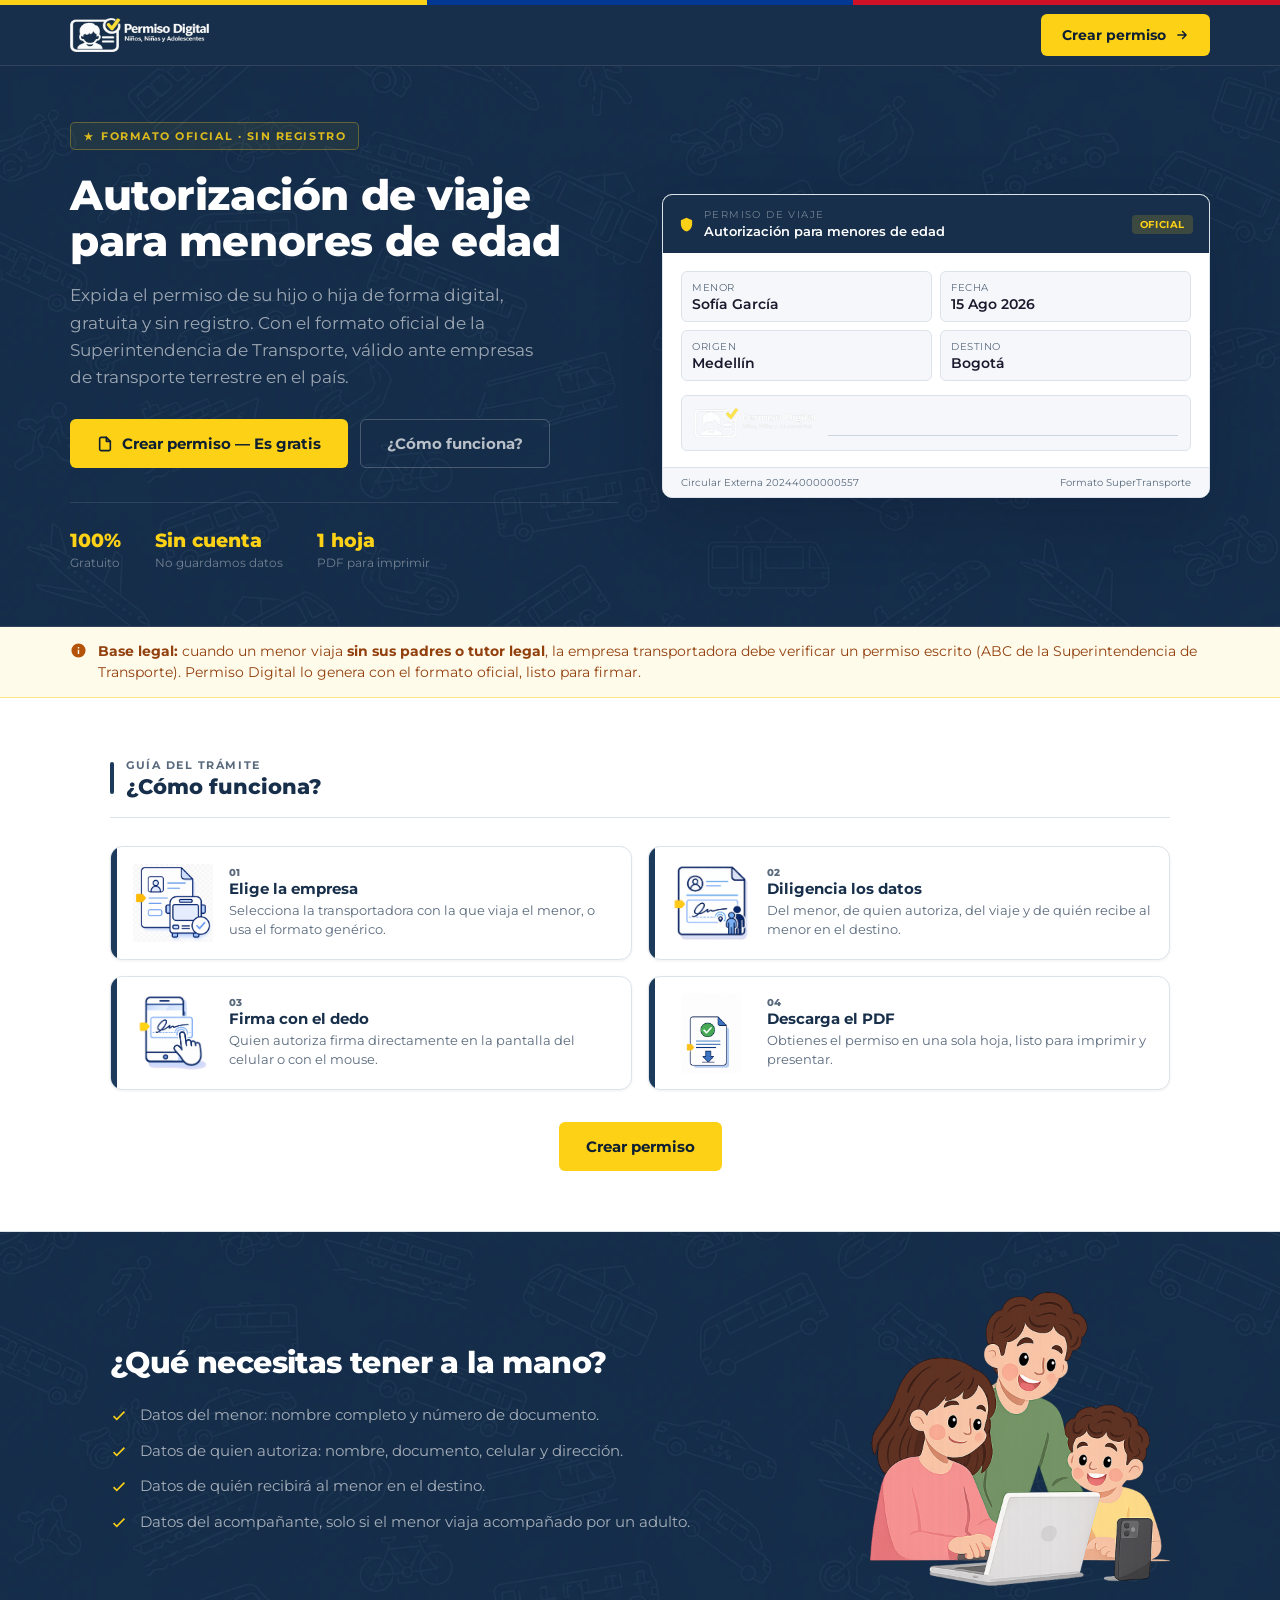
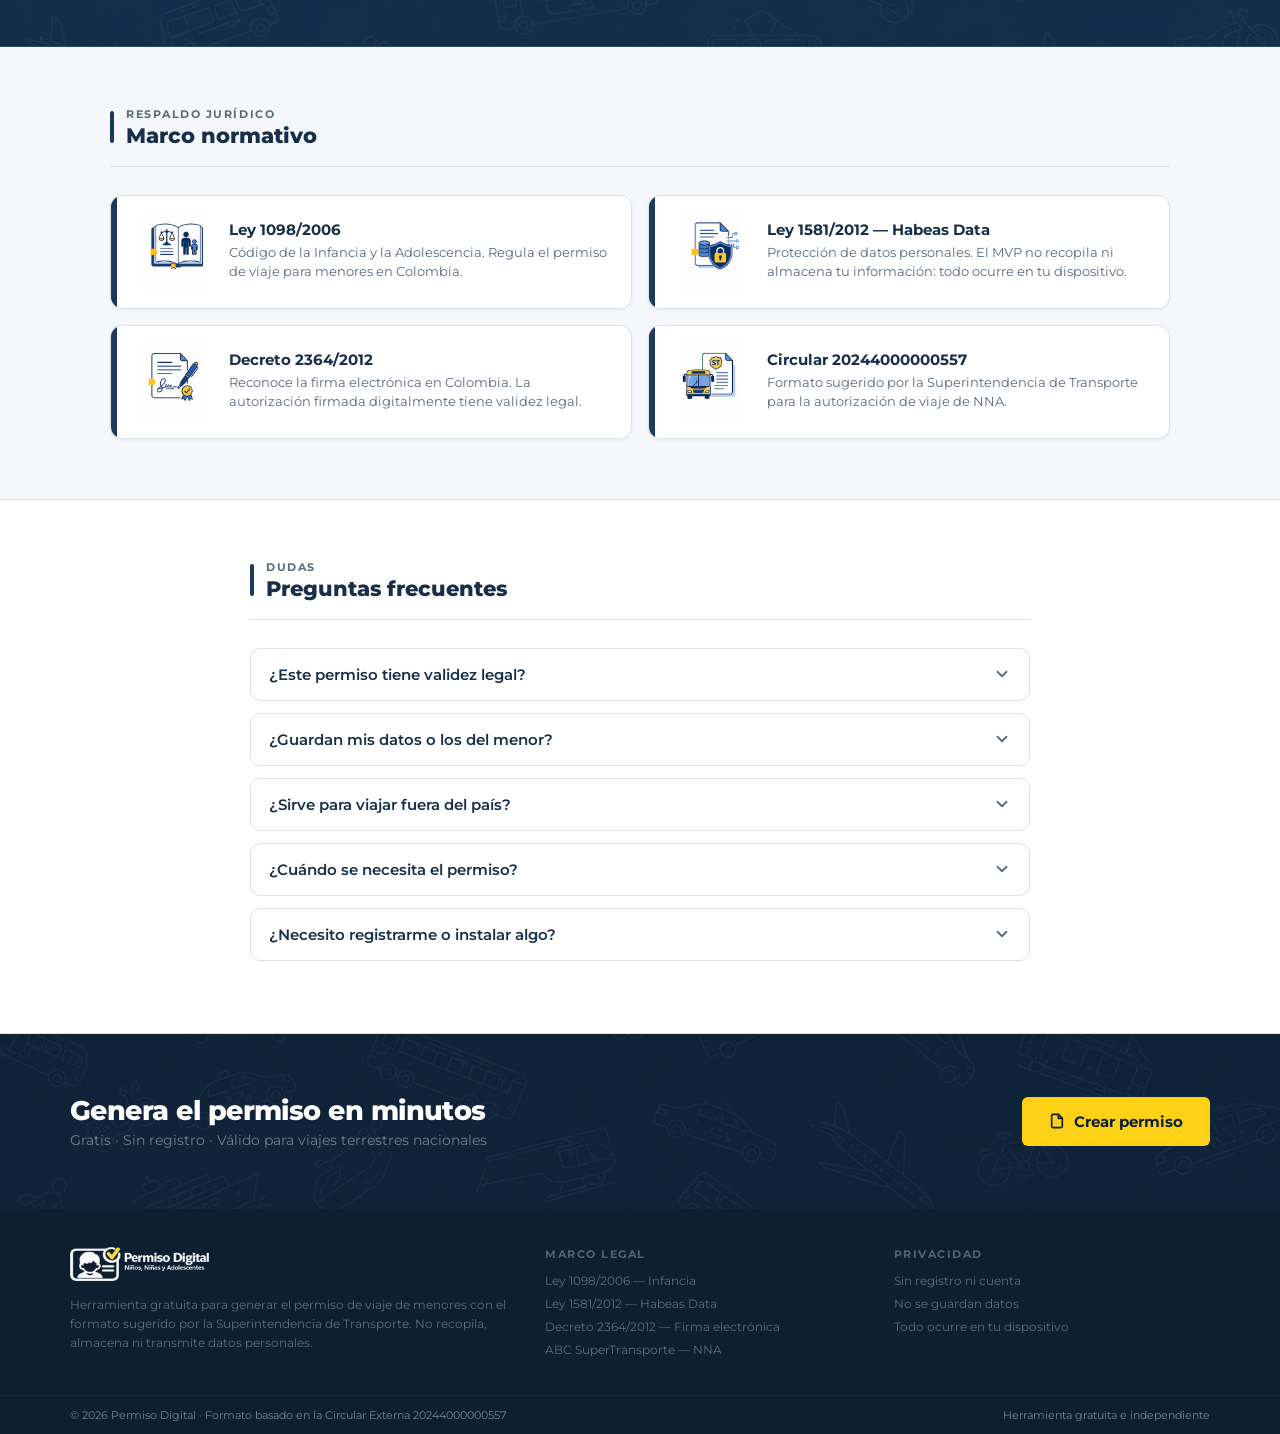
==== index.html @ c1013749 "Permiso Digital MVP — sitio estático (formulario + PDF en el navegador) Co-Authored-By: Claude Opus " ====
<!DOCTYPE html>
<html lang="es">
<head>
<meta charset="UTF-8">
<meta name="viewport" content="width=device-width, initial-scale=1">
<title>Permiso Digital · Autorización de viaje para menores de edad</title>
<meta name="description" content="Expida el permiso de viaje de su hijo o hija de forma digital, gratuita y sin registro, con el formato oficial de la Superintendencia de Transporte.">
<link rel="icon" href="assets/favicon-32x32.png">
<link rel="preconnect" href="https://fonts.googleapis.com">
<link rel="preconnect" href="https://fonts.gstatic.com" crossorigin>
<link href="https://fonts.googleapis.com/css2?family=Montserrat:wght@400;500;600;700;800;900&display=swap" rel="stylesheet">
<link rel="stylesheet" href="assets/home.css?v=3">
</head>
<body id="top">

<!-- Barra govco -->
<div class="govco-bar"><span></span><span></span><span></span></div>

<!-- Header -->
<header class="site-header">
  <div class="wrap-lg">
    <a href="index.html"><img class="logo" src="assets/logo-navbar-white.png" alt="Permiso Digital"></a>
    <a class="btn btn-yellow" href="crear.html">
      Crear permiso
      <svg width="14" height="14" viewBox="0 0 24 24" fill="none" stroke="currentColor" stroke-width="2.6" stroke-linecap="round" stroke-linejoin="round"><path d="M5 12h14M13 6l6 6-6 6"/></svg>
    </a>
  </div>
</header>

<!-- Hero -->
<section class="hero bg-transport">
  <div class="wrap-lg">
    <div class="hero-grid">
      <div>
        <span class="hero-badge"><svg width="11" height="11" viewBox="0 0 24 24" fill="currentColor"><path d="M12 2l2.4 7.4H22l-6 4.5 2.3 7.1L12 16.5 5.7 21l2.3-7.1-6-4.5h7.6z"/></svg> Formato oficial · Sin registro</span>
        <h1>Autorización de viaje<br>para menores de edad</h1>
        <p class="lead">Expida el permiso de su hijo o hija de forma digital, gratuita y sin registro. Con el formato oficial de la Superintendencia de Transporte, válido ante empresas de transporte terrestre en el país.</p>
        <div class="hero-cta">
          <a class="btn btn-yellow btn-lg" href="crear.html">
            <svg width="16" height="16" viewBox="0 0 24 24" fill="none" stroke="currentColor" stroke-width="2.4" stroke-linecap="round" stroke-linejoin="round"><path d="M14 2H6a2 2 0 0 0-2 2v16a2 2 0 0 0 2 2h12a2 2 0 0 0 2-2V8z"/><path d="M14 2v6h6"/></svg>
            Crear permiso — Es gratis
          </a>
          <a class="btn btn-outline-d btn-lg" href="#como-funciona">¿Cómo funciona?</a>
        </div>
        <div class="stats-strip">
          <div><b>100%</b><span>Gratuito</span></div>
          <div><b>Sin cuenta</b><span>No guardamos datos</span></div>
          <div><b>1 hoja</b><span>PDF para imprimir</span></div>
        </div>
      </div>

      <!-- Tarjeta documento -->
      <div class="hide-sm">
        <div class="doc-card">
          <div class="doc-head">
            <svg width="15" height="15" viewBox="0 0 24 24" fill="currentColor"><path d="M12 1L3 5v6c0 5.6 3.8 10.7 9 12 5.2-1.3 9-6.4 9-12V5l-9-4z"/></svg>
            <div class="t"><small>Permiso de viaje</small><strong>Autorización para menores de edad</strong></div>
            <span class="seal">Oficial</span>
          </div>
          <div class="doc-body">
            <div class="doc-grid">
              <div class="f"><p class="k">Menor</p><p class="v">Sofía García</p></div>
              <div class="f"><p class="k">Fecha</p><p class="v">15 Ago 2026</p></div>
              <div class="f"><p class="k">Origen</p><p class="v">Medellín</p></div>
              <div class="f"><p class="k">Destino</p><p class="v">Bogotá</p></div>
            </div>
            <div class="doc-sign">
              <img src="assets/logo-permiso-digital.png" alt="Permiso Digital">
              <div class="fl"></div>
            </div>
          </div>
          <div class="doc-foot"><span>Circular Externa 20244000000557</span><span>Formato SuperTransporte</span></div>
        </div>
      </div>
    </div>
  </div>
</section>

<!-- Aviso legal -->
<div class="aviso">
  <div class="wrap-lg">
    <svg width="17" height="17" viewBox="0 0 24 24" fill="currentColor"><path d="M12 2a10 10 0 1 0 0 20 10 10 0 0 0 0-20zm1 15h-2v-6h2zm0-8h-2V7h2z"/></svg>
    <p><strong>Base legal:</strong> cuando un menor viaja <strong>sin sus padres o tutor legal</strong>, la empresa transportadora debe verificar un permiso escrito (ABC de la Superintendencia de Transporte). Permiso Digital lo genera con el formato oficial, listo para firmar.</p>
  </div>
</div>

<!-- Cómo funciona -->
<section class="section white" id="como-funciona">
  <div class="wrap">
    <div class="sec-title">
      <div class="bar"></div>
      <div><div class="eye">Guía del trámite</div><h2>¿Cómo funciona?</h2></div>
    </div>
    <div class="cards2">
      <div class="icard"><div class="lbar"></div><div class="in"><img src="assets/il/paso-n1.png" alt="">
        <div><span class="num">01</span><h3>Elige la empresa</h3><p>Selecciona la transportadora con la que viaja el menor, o usa el formato genérico.</p></div></div></div>
      <div class="icard"><div class="lbar"></div><div class="in"><img src="assets/il/paso-n2.png" alt="">
        <div><span class="num">02</span><h3>Diligencia los datos</h3><p>Del menor, de quien autoriza, del viaje y de quién recibe al menor en el destino.</p></div></div></div>
      <div class="icard"><div class="lbar"></div><div class="in"><img src="assets/il/paso-n3.png" alt="">
        <div><span class="num">03</span><h3>Firma con el dedo</h3><p>Quien autoriza firma directamente en la pantalla del celular o con el mouse.</p></div></div></div>
      <div class="icard"><div class="lbar"></div><div class="in"><img src="assets/il/paso-04.png" alt="">
        <div><span class="num">04</span><h3>Descarga el PDF</h3><p>Obtienes el permiso en una sola hoja, listo para imprimir y presentar.</p></div></div></div>
    </div>
    <div style="text-align:center;margin-top:32px;">
      <a class="btn btn-yellow btn-lg" href="crear.html">Crear permiso</a>
    </div>
  </div>
</section>

<!-- Requisitos -->
<section class="section dark bg-transport">
  <div class="wrap">
    <div class="reqs reqs-grid">
      <div>
        <h2>¿Qué necesitas tener a la mano?</h2>
        <ul>
          <li><svg width="18" height="18" viewBox="0 0 24 24" fill="currentColor"><path d="M9 16.2l-3.5-3.5L4 14.2l5 5 11-11-1.5-1.4z"/></svg><span>Datos del menor: nombre completo y número de documento.</span></li>
          <li><svg width="18" height="18" viewBox="0 0 24 24" fill="currentColor"><path d="M9 16.2l-3.5-3.5L4 14.2l5 5 11-11-1.5-1.4z"/></svg><span>Datos de quien autoriza: nombre, documento, celular y dirección.</span></li>
          <li><svg width="18" height="18" viewBox="0 0 24 24" fill="currentColor"><path d="M9 16.2l-3.5-3.5L4 14.2l5 5 11-11-1.5-1.4z"/></svg><span>Datos de quién recibirá al menor en el destino.</span></li>
          <li><svg width="18" height="18" viewBox="0 0 24 24" fill="currentColor"><path d="M9 16.2l-3.5-3.5L4 14.2l5 5 11-11-1.5-1.4z"/></svg><span>Datos del acompañante, solo si el menor viaja acompañado por un adulto.</span></li>
        </ul>
      </div>
      <div class="reqs-art"><img src="assets/il/familia-requisitos.png" alt="Familia realizando el trámite en línea"></div>
    </div>
  </div>
</section>

<!-- Marco normativo -->
<section class="section fondo">
  <div class="wrap">
    <div class="sec-title">
      <div class="bar"></div>
      <div><div class="eye">Respaldo jurídico</div><h2>Marco normativo</h2></div>
    </div>
    <div class="cards2">
      <div class="icard"><div class="lbar"></div><div class="in"><img src="assets/il/norma-ley1098.png" alt="">
        <div><h3>Ley 1098/2006</h3><p>Código de la Infancia y la Adolescencia. Regula el permiso de viaje para menores en Colombia.</p></div></div></div>
      <div class="icard"><div class="lbar"></div><div class="in"><img src="assets/il/norma-ley1581.png" alt="">
        <div><h3>Ley 1581/2012 — Habeas Data</h3><p>Protección de datos personales. El MVP no recopila ni almacena tu información: todo ocurre en tu dispositivo.</p></div></div></div>
      <div class="icard"><div class="lbar"></div><div class="in"><img src="assets/il/norma-decreto2364.png" alt="">
        <div><h3>Decreto 2364/2012</h3><p>Reconoce la firma electrónica en Colombia. La autorización firmada digitalmente tiene validez legal.</p></div></div></div>
      <div class="icard"><div class="lbar"></div><div class="in"><img src="assets/il/norma-abc-st.png" alt="">
        <div><h3>Circular 20244000000557</h3><p>Formato sugerido por la Superintendencia de Transporte para la autorización de viaje de NNA.</p></div></div></div>
    </div>
  </div>
</section>

<!-- FAQ -->
<section class="section white">
  <div class="wrap" style="max-width:820px;">
    <div class="sec-title"><div class="bar"></div><div><div class="eye">Dudas</div><h2>Preguntas frecuentes</h2></div></div>
    <div id="faq">
      <div class="faq-item"><button class="faq-q">¿Este permiso tiene validez legal?<svg width="18" height="18" viewBox="0 0 24 24" fill="none" stroke="currentColor" stroke-width="2.4" stroke-linecap="round" stroke-linejoin="round"><path d="M6 9l6 6 6-6"/></svg></button><div class="faq-a"><div>Usa el formato oficial sugerido por la Superintendencia de Transporte y la firma electrónica reconocida por el Decreto 2364 de 2012. Es aceptado por las empresas de transporte terrestre para viajes nacionales.</div></div></div>
      <div class="faq-item"><button class="faq-q">¿Guardan mis datos o los del menor?<svg width="18" height="18" viewBox="0 0 24 24" fill="none" stroke="currentColor" stroke-width="2.4" stroke-linecap="round" stroke-linejoin="round"><path d="M6 9l6 6 6-6"/></svg></button><div class="faq-a"><div>No. Todo el diligenciamiento y la generación del PDF ocurren en tu propio navegador. No creamos cuenta, no enviamos ni almacenamos ninguna información. Al cerrar la página no queda nada.</div></div></div>
      <div class="faq-item"><button class="faq-q">¿Sirve para viajar fuera del país?<svg width="18" height="18" viewBox="0 0 24 24" fill="none" stroke="currentColor" stroke-width="2.4" stroke-linecap="round" stroke-linejoin="round"><path d="M6 9l6 6 6-6"/></svg></button><div class="faq-a"><div>No. Para viajes internacionales la ley exige autenticación notarial. Permiso Digital aplica exclusivamente para viajes nacionales terrestres.</div></div></div>
      <div class="faq-item"><button class="faq-q">¿Cuándo se necesita el permiso?<svg width="18" height="18" viewBox="0 0 24 24" fill="none" stroke="currentColor" stroke-width="2.4" stroke-linecap="round" stroke-linejoin="round"><path d="M6 9l6 6 6-6"/></svg></button><div class="faq-a"><div>Solo cuando el menor viaja solo o con una persona diferente a sus padres o tutor legal. Si viaja con sus padres, no lo necesita.</div></div></div>
      <div class="faq-item"><button class="faq-q">¿Necesito registrarme o instalar algo?<svg width="18" height="18" viewBox="0 0 24 24" fill="none" stroke="currentColor" stroke-width="2.4" stroke-linecap="round" stroke-linejoin="round"><path d="M6 9l6 6 6-6"/></svg></button><div class="faq-a"><div>No. No necesitas cuenta ni instalar nada. Abres la página, llenas los pasos, firmas y descargas el PDF.</div></div></div>
    </div>
  </div>
</section>

<!-- CTA final -->
<section class="section dark2 bg-transport" style="border-bottom:none;">
  <div class="wrap-lg">
    <div class="cta-final">
      <div>
        <h2>Genera el permiso en minutos</h2>
        <p>Gratis · Sin registro · Válido para viajes terrestres nacionales</p>
      </div>
      <a class="btn btn-yellow btn-lg" href="crear.html">
        <svg width="16" height="16" viewBox="0 0 24 24" fill="none" stroke="currentColor" stroke-width="2.4" stroke-linecap="round" stroke-linejoin="round"><path d="M14 2H6a2 2 0 0 0-2 2v16a2 2 0 0 0 2 2h12a2 2 0 0 0 2-2V8z"/><path d="M14 2v6h6"/></svg>
        Crear permiso
      </a>
    </div>
  </div>
</section>

<!-- Footer -->
<footer class="site-footer">
  <div class="foot-main">
    <div class="wrap-lg foot-grid">
      <div>
        <img class="logo" src="assets/logo-navbar-white.png" alt="Permiso Digital">
        <p>Herramienta gratuita para generar el permiso de viaje de menores con el formato sugerido por la Superintendencia de Transporte. No recopila, almacena ni transmite datos personales.</p>
      </div>
      <div>
        <h4>Marco legal</h4>
        <ul>
          <li><a href="https://www.icbf.gov.co/cargues/avance/docs/ley_1098_2006.htm" target="_blank" rel="noopener noreferrer">Ley 1098/2006 — Infancia</a></li>
          <li><a href="https://www.funcionpublica.gov.co/eva/gestornormativo/norma.php?i=49981" target="_blank" rel="noopener noreferrer">Ley 1581/2012 — Habeas Data</a></li>
          <li><a href="https://www.funcionpublica.gov.co/eva/gestornormativo/norma.php?i=50583" target="_blank" rel="noopener noreferrer">Decreto 2364/2012 — Firma electrónica</a></li>
          <li><a href="https://www.supertransporte.gov.co/documentos/2024/Abril/Comunicaciones_23/ABC-Transporte-de-menores-de-edad.pdf" target="_blank" rel="noopener noreferrer">ABC SuperTransporte — NNA</a></li>
        </ul>
      </div>
      <div>
        <h4>Privacidad</h4>
        <ul>
          <li>Sin registro ni cuenta</li>
          <li>No se guardan datos</li>
          <li>Todo ocurre en tu dispositivo</li>
        </ul>
      </div>
    </div>
  </div>
  <div class="foot-bottom">
    <div class="wrap-lg">
      <span>© 2026 Permiso Digital · Formato basado en la Circular Externa 20244000000557</span>
      <span>Herramienta gratuita e independiente</span>
    </div>
  </div>
</footer>

<script>
  document.querySelectorAll('.faq-q').forEach(function(b){
    b.addEventListener('click',function(){
      var item=b.parentElement, a=item.querySelector('.faq-a');
      var open=item.classList.toggle('open');
      a.style.maxHeight = open ? a.scrollHeight+'px' : '0';
    });
  });
</script>
</body>
</html>
---- assets/home.css ----
:root{--marino-50:#f0f4f9;--marino-200:#bacce1;--marino-700:#1b3a5c;--marino-800:#172f4a;--marino-900:#0f1f32;--amarillo:#FCD116;--azul:#003893;--rojo:#CE1126;--fondo:#f5f7fa;--borde:#dde3ea;--texto:#1a1a2e;--suave:#5a6a7d;--amber-50:#fffbeb;--amber-200:#fde68a;--amber-700:#b45309;--amber-800:#92400e;--font:"Montserrat",-apple-system,BlinkMacSystemFont,"Segoe UI",Arial,sans-serif;}*{box-sizing:border-box;}html{scroll-behavior:smooth;}body{margin:0;font-family:var(--font);color:var(--texto);background:#fff;-webkit-font-smoothing:antialiased;}a{color:inherit;text-decoration:none;}img{max-width:100%;display:block;}.wrap{max-width:1100px;margin:0 auto;padding:0 20px;}.wrap-lg{max-width:1180px;margin:0 auto;padding:0 20px;}.govco-bar{height:5px;display:flex;}.govco-bar span{flex:1;}.govco-bar span:nth-child(1){background:var(--amarillo);}.govco-bar span:nth-child(2){background:var(--azul);}.govco-bar span:nth-child(3){background:var(--rojo);}.btn{display:inline-flex;align-items:center;justify-content:center;gap:9px;font-weight:700;font-size:14px;border-radius:6px;padding:11px 20px;cursor:pointer;border:1px solid transparent;font-family:inherit;transition:background .15s,border-color .15s,transform .16s;}.btn:active{transform:translateY(1px);}.btn-yellow{background:var(--amarillo);color:var(--marino-900);}.btn-yellow:hover{background:#ffdd3c;}.btn-lg{font-size:15px;padding:14px 26px;}.btn-outline-d{background:transparent;color:rgba(255,255,255,.7);border-color:rgba(255,255,255,.22);}.btn-outline-d:hover{color:#fff;border-color:rgba(255,255,255,.5);}.site-header{background:var(--marino-800);border-bottom:1px solid rgba(255,255,255,.1);}.site-header .wrap-lg{display:flex;align-items:center;justify-content:space-between;gap:16px;height:60px;}.site-header .logo{height:34px;width:auto;}.bg-transport{position:relative;overflow:hidden;}.bg-transport::before{content:"";position:absolute;inset:0;background:url("transport-bg-dark.webp") center/cover no-repeat;opacity:.32;pointer-events:none;}.bg-transport>*{position:relative;z-index:1;}.hero{background:var(--marino-800);border-bottom:1px solid rgba(255,255,255,.1);padding:56px 0;}.hero-grid{display:grid;grid-template-columns:1fr 1fr;gap:44px;align-items:center;}.hero-badge{display:inline-flex;align-items:center;gap:7px;border:1px solid rgba(252,209,22,.3);background:rgba(252,209,22,.06);color:rgba(252,209,22,.85);font-size:11px;font-weight:700;text-transform:uppercase;letter-spacing:.14em;padding:6px 12px;border-radius:5px;margin-bottom:22px;}.hero h1{margin:0 0 18px;color:#fff;font-size:clamp(28px,4.4vw,42px);line-height:1.1;font-weight:800;letter-spacing:-.01em;}.hero .lead{color:rgba(255,255,255,.58);font-size:17px;line-height:1.6;max-width:44ch;margin:0 0 28px;}.hero-cta{display:flex;flex-wrap:wrap;gap:12px;}.stats-strip{display:flex;gap:34px;margin-top:34px;padding-top:28px;border-top:1px solid rgba(255,255,255,.1);}.stats-strip b{display:block;color:var(--amarillo);font-weight:800;font-size:19px;line-height:1.1;}.stats-strip span{display:block;color:rgba(255,255,255,.4);font-size:12px;margin-top:3px;}.doc-card{background:#fff;border:1px solid var(--borde);border-radius:10px;overflow:hidden;box-shadow:0 24px 60px rgba(16,23,45,.28);}.doc-head{background:var(--marino-800);padding:13px 16px;display:flex;align-items:center;gap:10px;}.doc-head svg{color:var(--amarillo);flex:none;}.doc-head .t small{display:block;color:rgba(255,255,255,.4);font-size:10px;text-transform:uppercase;letter-spacing:.14em;}.doc-head .t strong{color:#fff;font-size:12.5px;font-weight:600;}.doc-head .seal{margin-left:auto;background:rgba(252,209,22,.16);color:var(--amarillo);font-size:10px;font-weight:700;padding:3px 8px;border-radius:4px;text-transform:uppercase;letter-spacing:.06em;}.doc-body{padding:16px 18px;}.doc-grid{display:grid;grid-template-columns:1fr 1fr;gap:8px;margin:2px 0 14px;}.doc-grid .f{background:var(--fondo);border:1px solid var(--borde);border-radius:6px;padding:9px 10px;}.doc-grid .f p{margin:0;}.doc-grid .f .k{font-size:10px;color:var(--suave);text-transform:uppercase;letter-spacing:.05em;}.doc-grid .f .v{font-size:13.5px;font-weight:600;color:var(--texto);margin-top:2px;}.doc-sign{background:var(--fondo);border:1px solid var(--borde);border-radius:6px;padding:12px;display:flex;align-items:center;gap:12px;}.doc-sign img{height:30px;width:auto;opacity:.9;}.doc-sign .fl{border-bottom:1.5px solid #cbd5e1;flex:1;height:26px;}.doc-foot{background:var(--fondo);border-top:1px solid var(--borde);padding:8px 18px;display:flex;justify-content:space-between;font-size:10px;color:var(--suave);}.aviso{background:var(--amber-50);border-bottom:1px solid var(--amber-200);padding:14px 0;}.aviso .wrap-lg{display:flex;align-items:flex-start;gap:11px;}.aviso svg{color:var(--amber-700);flex:none;margin-top:1px;}.aviso p{margin:0;color:var(--amber-800);font-size:13.5px;line-height:1.55;}.section{padding:60px 0;border-bottom:1px solid var(--borde);}.section.white{background:#fff;}.section.fondo{background:var(--fondo);}.section.dark{background:var(--marino-800);border-bottom:1px solid rgba(255,255,255,.1);}.section.dark2{background:var(--marino-900);border-bottom:1px solid rgba(255,255,255,.05);}.sec-title{display:flex;align-items:center;gap:12px;margin-bottom:28px;padding-bottom:18px;border-bottom:1px solid var(--borde);}.sec-title .bar{width:4px;height:32px;background:var(--marino-700);border-radius:99px;flex:none;}.sec-title .eye{font-size:11px;font-weight:700;color:var(--suave);text-transform:uppercase;letter-spacing:.14em;}.sec-title h2{margin:2px 0 0;color:var(--marino-800);font-size:21px;font-weight:800;}.cards2{display:grid;grid-template-columns:1fr 1fr;gap:16px;}.icard{background:#fff;border:1px solid var(--borde);border-radius:12px;display:flex;overflow:hidden;box-shadow:0 1px 3px rgba(16,23,45,.06);transition:transform .15s,box-shadow .2s;}.icard:hover{transform:translateY(-2px);box-shadow:0 10px 24px rgba(16,23,45,.10);}.icard .lbar{width:6px;background:var(--marino-700);flex:none;}.icard .in{display:flex;align-items:center;gap:16px;padding:16px;}.icard img{width:80px;height:80px;object-fit:contain;flex:none;}.icard .num{font-size:10px;font-weight:800;color:var(--suave);display:block;margin-bottom:2px;}.icard h3{margin:0 0 4px;color:var(--marino-800);font-size:14.5px;font-weight:700;line-height:1.2;}.icard p{margin:0;color:var(--suave);font-size:12.5px;line-height:1.5;}.reqs-grid{display:grid;grid-template-columns:1fr 300px;gap:40px;align-items:center;}.reqs h2{color:#fff;font-size:clamp(22px,3vw,30px);font-weight:800;letter-spacing:-.02em;margin:0 0 24px;}.reqs ul{list-style:none;margin:0;padding:0;display:flex;flex-direction:column;gap:14px;}.reqs li{display:flex;align-items:flex-start;gap:12px;color:rgba(255,255,255,.62);font-size:14.5px;line-height:1.5;}.reqs li svg{color:var(--amarillo);flex:none;margin-top:1px;}.reqs-art img{width:100%;max-width:300px;border-radius:16px;margin:0 auto;}.faq-item{border:1px solid var(--borde);border-radius:10px;background:#fff;margin-bottom:12px;overflow:hidden;}.faq-q{width:100%;text-align:left;background:none;border:none;font-family:inherit;cursor:pointer;padding:16px 18px;display:flex;justify-content:space-between;align-items:center;gap:14px;font-size:15px;font-weight:600;color:var(--marino-800);}.faq-q svg{flex:none;transition:transform .2s;color:var(--suave);}.faq-item.open .faq-q svg{transform:rotate(180deg);}.faq-a{max-height:0;overflow:hidden;transition:max-height .25s ease;}.faq-a div{padding:0 18px 16px;color:var(--suave);font-size:14px;line-height:1.6;}.cta-final{display:flex;align-items:center;justify-content:space-between;gap:26px;flex-wrap:wrap;}.cta-final h2{margin:0 0 4px;color:#fff;font-size:clamp(20px,2.6vw,27px);font-weight:800;letter-spacing:-.02em;}.cta-final p{margin:0;color:rgba(255,255,255,.42);font-size:14px;}.site-footer{background:var(--marino-900);color:rgba(255,255,255,.4);}.foot-main{padding:38px 0;border-bottom:1px solid rgba(255,255,255,.05);}.foot-grid{display:grid;grid-template-columns:1.4fr 1fr 1fr;gap:32px;}.foot-grid .logo{height:34px;margin-bottom:14px;}.foot-grid p{margin:0;font-size:12px;line-height:1.6;color:rgba(255,255,255,.35);}.foot-grid h4{font-size:11px;font-weight:700;color:rgba(255,255,255,.3);text-transform:uppercase;letter-spacing:.14em;margin:0 0 12px;}.foot-grid ul{list-style:none;margin:0;padding:0;display:flex;flex-direction:column;gap:8px;}.foot-grid a,.foot-grid li{font-size:12px;color:rgba(255,255,255,.35);}.foot-grid a:hover{color:rgba(255,255,255,.7);}.foot-bottom{padding:12px 0;}.foot-bottom .wrap-lg{display:flex;justify-content:space-between;gap:12px;flex-wrap:wrap;font-size:11px;color:rgba(255,255,255,.45);}@media (max-width:820px){.hero-grid{grid-template-columns:1fr;}.doc-card{max-width:420px;margin:0 auto;}.cards2{grid-template-columns:1fr;}.reqs-grid{grid-template-columns:1fr;}.reqs-art{display:none;}.foot-grid{grid-template-columns:1fr;}.hide-sm{display:none;}}
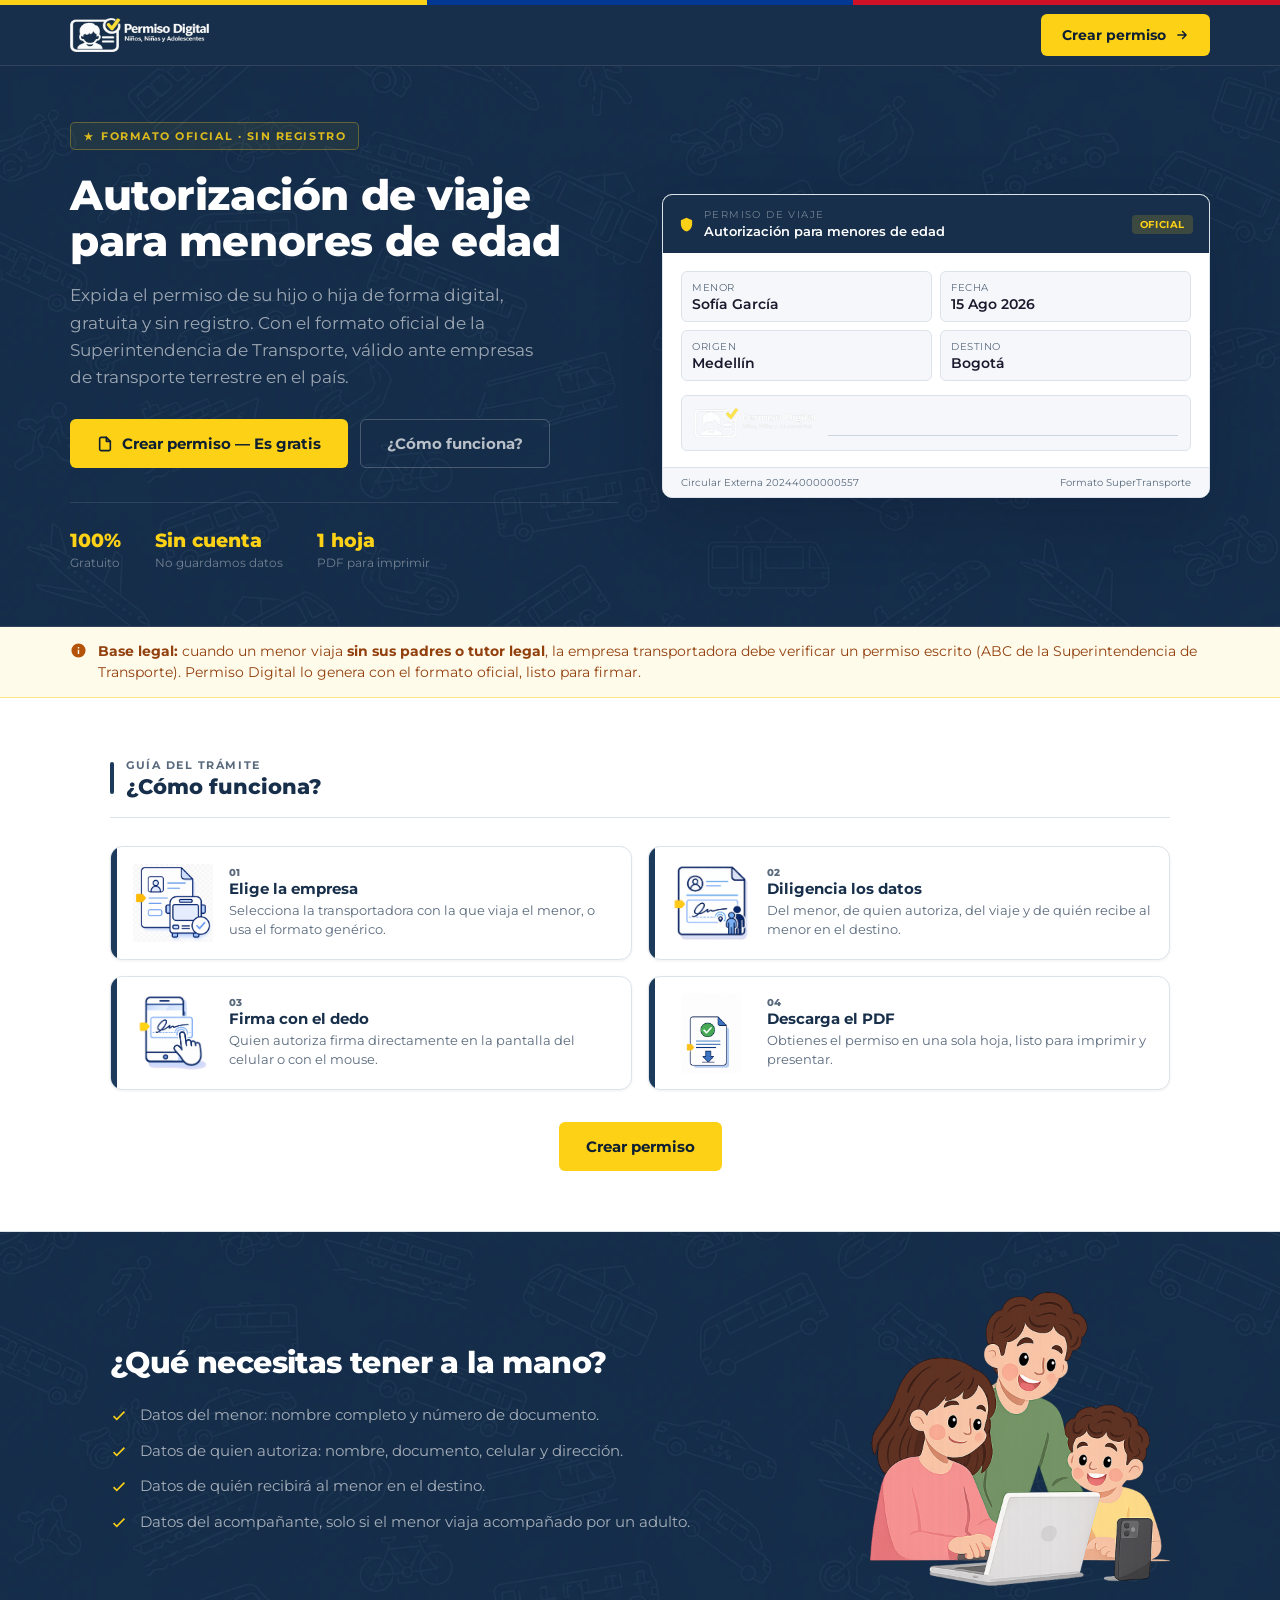
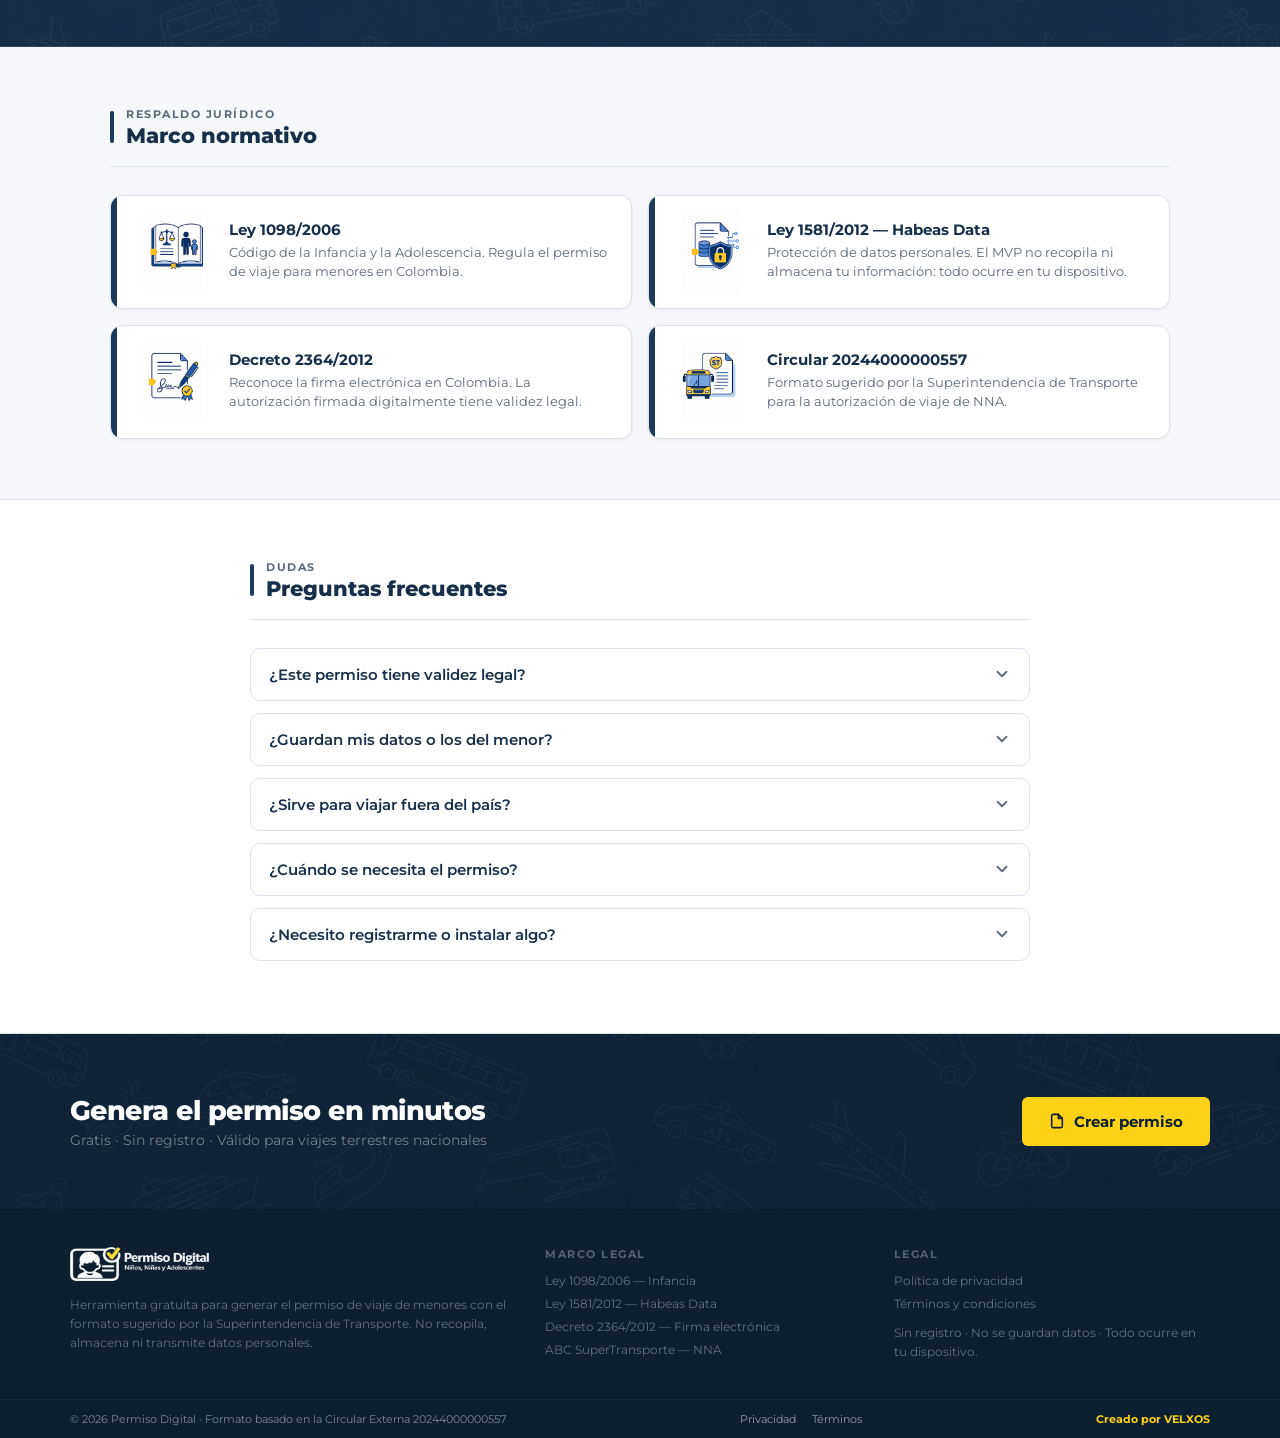
==== commit a7169f12: "Agrega Política de privacidad y Términos + crédito Creado por VELXOS Co-Authored-By: Claude Opus 4.8" ====
--- a/index.html
+++ b/index.html
@@ -3,13 +3,32 @@
 <head>
 <meta charset="UTF-8">
 <meta name="viewport" content="width=device-width, initial-scale=1">
-<title>Permiso Digital · Autorización de viaje para menores de edad</title>
-<meta name="description" content="Expida el permiso de viaje de su hijo o hija de forma digital, gratuita y sin registro, con el formato oficial de la Superintendencia de Transporte.">
+<title>Permiso de viaje para menores de edad en bus — Gratis y oficial</title>
+<meta name="description" content="Diligencia el permiso de viaje para menores de edad en bus (viajes nacionales por Colombia) con el formato oficial de la Superintendencia de Transporte. Gratis, sin registro y descárgalo en PDF.">
+<meta name="keywords" content="permiso de viaje para menores de edad, formato permiso viaje menor de edad, autorización de viaje para menores, permiso para viajar en bus menor de edad, permiso viaje nacional menor de edad, formato SuperTransporte">
+<meta name="robots" content="index, follow">
+<link rel="canonical" href="https://luanpelo.github.io/permiso-digital-mvp/">
+<!-- Open Graph (vista previa al compartir) -->
+<meta property="og:type" content="website">
+<meta property="og:site_name" content="Permiso Digital">
+<meta property="og:locale" content="es_CO">
+<meta property="og:title" content="Permiso de viaje para menores de edad en bus — Gratis">
+<meta property="og:description" content="Formato oficial de la Superintendencia de Transporte. Diligéncialo, firma y descárgalo en PDF. Gratis y sin registro.">
+<meta property="og:url" content="https://luanpelo.github.io/permiso-digital-mvp/">
+<meta property="og:image" content="https://luanpelo.github.io/permiso-digital-mvp/assets/og-image.png">
+<meta property="og:image:width" content="1200">
+<meta property="og:image:height" content="630">
+<meta property="og:image:alt" content="Permiso de viaje para menores de edad — formato oficial, gratis">
+<!-- Twitter -->
+<meta name="twitter:card" content="summary_large_image">
+<meta name="twitter:title" content="Permiso de viaje para menores de edad en bus — Gratis">
+<meta name="twitter:description" content="Formato oficial de la SuperTransporte. Diligéncialo y descárgalo en PDF. Gratis y sin registro.">
+<meta name="twitter:image" content="https://luanpelo.github.io/permiso-digital-mvp/assets/og-image.png">
 <link rel="icon" href="assets/favicon-32x32.png">
 <link rel="preconnect" href="https://fonts.googleapis.com">
 <link rel="preconnect" href="https://fonts.gstatic.com" crossorigin>
 <link href="https://fonts.googleapis.com/css2?family=Montserrat:wght@400;500;600;700;800;900&display=swap" rel="stylesheet">
-<link rel="stylesheet" href="assets/home.css?v=3">
+<link rel="stylesheet" href="assets/home.css?v=4">
 </head>
 <body id="top">
 
@@ -193,19 +212,20 @@
         </ul>
       </div>
       <div>
-        <h4>Privacidad</h4>
+        <h4>Legal</h4>
         <ul>
-          <li>Sin registro ni cuenta</li>
-          <li>No se guardan datos</li>
-          <li>Todo ocurre en tu dispositivo</li>
+          <li><a href="privacidad.html">Política de privacidad</a></li>
+          <li><a href="terminos.html">Términos y condiciones</a></li>
         </ul>
+        <p style="margin-top:12px;">Sin registro · No se guardan datos · Todo ocurre en tu dispositivo.</p>
       </div>
     </div>
   </div>
   <div class="foot-bottom">
     <div class="wrap-lg">
       <span>© 2026 Permiso Digital · Formato basado en la Circular Externa 20244000000557</span>
-      <span>Herramienta gratuita e independiente</span>
+      <span class="foot-links"><a href="privacidad.html">Privacidad</a><a href="terminos.html">Términos</a></span>
+      <span class="foot-by">Creado por VELXOS</span>
     </div>
   </div>
 </footer>
--- a/assets/home.css
+++ b/assets/home.css
@@ -1 +1 @@
-:root{--marino-50:#f0f4f9;--marino-200:#bacce1;--marino-700:#1b3a5c;--marino-800:#172f4a;--marino-900:#0f1f32;--amarillo:#FCD116;--azul:#003893;--rojo:#CE1126;--fondo:#f5f7fa;--borde:#dde3ea;--texto:#1a1a2e;--suave:#5a6a7d;--amber-50:#fffbeb;--amber-200:#fde68a;--amber-700:#b45309;--amber-800:#92400e;--font:"Montserrat",-apple-system,BlinkMacSystemFont,"Segoe UI",Arial,sans-serif;}*{box-sizing:border-box;}html{scroll-behavior:smooth;}body{margin:0;font-family:var(--font);color:var(--texto);background:#fff;-webkit-font-smoothing:antialiased;}a{color:inherit;text-decoration:none;}img{max-width:100%;display:block;}.wrap{max-width:1100px;margin:0 auto;padding:0 20px;}.wrap-lg{max-width:1180px;margin:0 auto;padding:0 20px;}.govco-bar{height:5px;display:flex;}.govco-bar span{flex:1;}.govco-bar span:nth-child(1){background:var(--amarillo);}.govco-bar span:nth-child(2){background:var(--azul);}.govco-bar span:nth-child(3){background:var(--rojo);}.btn{display:inline-flex;align-items:center;justify-content:center;gap:9px;font-weight:700;font-size:14px;border-radius:6px;padding:11px 20px;cursor:pointer;border:1px solid transparent;font-family:inherit;transition:background .15s,border-color .15s,transform .16s;}.btn:active{transform:translateY(1px);}.btn-yellow{background:var(--amarillo);color:var(--marino-900);}.btn-yellow:hover{background:#ffdd3c;}.btn-lg{font-size:15px;padding:14px 26px;}.btn-outline-d{background:transparent;color:rgba(255,255,255,.7);border-color:rgba(255,255,255,.22);}.btn-outline-d:hover{color:#fff;border-color:rgba(255,255,255,.5);}.site-header{background:var(--marino-800);border-bottom:1px solid rgba(255,255,255,.1);}.site-header .wrap-lg{display:flex;align-items:center;justify-content:space-between;gap:16px;height:60px;}.site-header .logo{height:34px;width:auto;}.bg-transport{position:relative;overflow:hidden;}.bg-transport::before{content:"";position:absolute;inset:0;background:url("transport-bg-dark.webp") center/cover no-repeat;opacity:.32;pointer-events:none;}.bg-transport>*{position:relative;z-index:1;}.hero{background:var(--marino-800);border-bottom:1px solid rgba(255,255,255,.1);padding:56px 0;}.hero-grid{display:grid;grid-template-columns:1fr 1fr;gap:44px;align-items:center;}.hero-badge{display:inline-flex;align-items:center;gap:7px;border:1px solid rgba(252,209,22,.3);background:rgba(252,209,22,.06);color:rgba(252,209,22,.85);font-size:11px;font-weight:700;text-transform:uppercase;letter-spacing:.14em;padding:6px 12px;border-radius:5px;margin-bottom:22px;}.hero h1{margin:0 0 18px;color:#fff;font-size:clamp(28px,4.4vw,42px);line-height:1.1;font-weight:800;letter-spacing:-.01em;}.hero .lead{color:rgba(255,255,255,.58);font-size:17px;line-height:1.6;max-width:44ch;margin:0 0 28px;}.hero-cta{display:flex;flex-wrap:wrap;gap:12px;}.stats-strip{display:flex;gap:34px;margin-top:34px;padding-top:28px;border-top:1px solid rgba(255,255,255,.1);}.stats-strip b{display:block;color:var(--amarillo);font-weight:800;font-size:19px;line-height:1.1;}.stats-strip span{display:block;color:rgba(255,255,255,.4);font-size:12px;margin-top:3px;}.doc-card{background:#fff;border:1px solid var(--borde);border-radius:10px;overflow:hidden;box-shadow:0 24px 60px rgba(16,23,45,.28);}.doc-head{background:var(--marino-800);padding:13px 16px;display:flex;align-items:center;gap:10px;}.doc-head svg{color:var(--amarillo);flex:none;}.doc-head .t small{display:block;color:rgba(255,255,255,.4);font-size:10px;text-transform:uppercase;letter-spacing:.14em;}.doc-head .t strong{color:#fff;font-size:12.5px;font-weight:600;}.doc-head .seal{margin-left:auto;background:rgba(252,209,22,.16);color:var(--amarillo);font-size:10px;font-weight:700;padding:3px 8px;border-radius:4px;text-transform:uppercase;letter-spacing:.06em;}.doc-body{padding:16px 18px;}.doc-grid{display:grid;grid-template-columns:1fr 1fr;gap:8px;margin:2px 0 14px;}.doc-grid .f{background:var(--fondo);border:1px solid var(--borde);border-radius:6px;padding:9px 10px;}.doc-grid .f p{margin:0;}.doc-grid .f .k{font-size:10px;color:var(--suave);text-transform:uppercase;letter-spacing:.05em;}.doc-grid .f .v{font-size:13.5px;font-weight:600;color:var(--texto);margin-top:2px;}.doc-sign{background:var(--fondo);border:1px solid var(--borde);border-radius:6px;padding:12px;display:flex;align-items:center;gap:12px;}.doc-sign img{height:30px;width:auto;opacity:.9;}.doc-sign .fl{border-bottom:1.5px solid #cbd5e1;flex:1;height:26px;}.doc-foot{background:var(--fondo);border-top:1px solid var(--borde);padding:8px 18px;display:flex;justify-content:space-between;font-size:10px;color:var(--suave);}.aviso{background:var(--amber-50);border-bottom:1px solid var(--amber-200);padding:14px 0;}.aviso .wrap-lg{display:flex;align-items:flex-start;gap:11px;}.aviso svg{color:var(--amber-700);flex:none;margin-top:1px;}.aviso p{margin:0;color:var(--amber-800);font-size:13.5px;line-height:1.55;}.section{padding:60px 0;border-bottom:1px solid var(--borde);}.section.white{background:#fff;}.section.fondo{background:var(--fondo);}.section.dark{background:var(--marino-800);border-bottom:1px solid rgba(255,255,255,.1);}.section.dark2{background:var(--marino-900);border-bottom:1px solid rgba(255,255,255,.05);}.sec-title{display:flex;align-items:center;gap:12px;margin-bottom:28px;padding-bottom:18px;border-bottom:1px solid var(--borde);}.sec-title .bar{width:4px;height:32px;background:var(--marino-700);border-radius:99px;flex:none;}.sec-title .eye{font-size:11px;font-weight:700;color:var(--suave);text-transform:uppercase;letter-spacing:.14em;}.sec-title h2{margin:2px 0 0;color:var(--marino-800);font-size:21px;font-weight:800;}.cards2{display:grid;grid-template-columns:1fr 1fr;gap:16px;}.icard{background:#fff;border:1px solid var(--borde);border-radius:12px;display:flex;overflow:hidden;box-shadow:0 1px 3px rgba(16,23,45,.06);transition:transform .15s,box-shadow .2s;}.icard:hover{transform:translateY(-2px);box-shadow:0 10px 24px rgba(16,23,45,.10);}.icard .lbar{width:6px;background:var(--marino-700);flex:none;}.icard .in{display:flex;align-items:center;gap:16px;padding:16px;}.icard img{width:80px;height:80px;object-fit:contain;flex:none;}.icard .num{font-size:10px;font-weight:800;color:var(--suave);display:block;margin-bottom:2px;}.icard h3{margin:0 0 4px;color:var(--marino-800);font-size:14.5px;font-weight:700;line-height:1.2;}.icard p{margin:0;color:var(--suave);font-size:12.5px;line-height:1.5;}.reqs-grid{display:grid;grid-template-columns:1fr 300px;gap:40px;align-items:center;}.reqs h2{color:#fff;font-size:clamp(22px,3vw,30px);font-weight:800;letter-spacing:-.02em;margin:0 0 24px;}.reqs ul{list-style:none;margin:0;padding:0;display:flex;flex-direction:column;gap:14px;}.reqs li{display:flex;align-items:flex-start;gap:12px;color:rgba(255,255,255,.62);font-size:14.5px;line-height:1.5;}.reqs li svg{color:var(--amarillo);flex:none;margin-top:1px;}.reqs-art img{width:100%;max-width:300px;border-radius:16px;margin:0 auto;}.faq-item{border:1px solid var(--borde);border-radius:10px;background:#fff;margin-bottom:12px;overflow:hidden;}.faq-q{width:100%;text-align:left;background:none;border:none;font-family:inherit;cursor:pointer;padding:16px 18px;display:flex;justify-content:space-between;align-items:center;gap:14px;font-size:15px;font-weight:600;color:var(--marino-800);}.faq-q svg{flex:none;transition:transform .2s;color:var(--suave);}.faq-item.open .faq-q svg{transform:rotate(180deg);}.faq-a{max-height:0;overflow:hidden;transition:max-height .25s ease;}.faq-a div{padding:0 18px 16px;color:var(--suave);font-size:14px;line-height:1.6;}.cta-final{display:flex;align-items:center;justify-content:space-between;gap:26px;flex-wrap:wrap;}.cta-final h2{margin:0 0 4px;color:#fff;font-size:clamp(20px,2.6vw,27px);font-weight:800;letter-spacing:-.02em;}.cta-final p{margin:0;color:rgba(255,255,255,.42);font-size:14px;}.site-footer{background:var(--marino-900);color:rgba(255,255,255,.4);}.foot-main{padding:38px 0;border-bottom:1px solid rgba(255,255,255,.05);}.foot-grid{display:grid;grid-template-columns:1.4fr 1fr 1fr;gap:32px;}.foot-grid .logo{height:34px;margin-bottom:14px;}.foot-grid p{margin:0;font-size:12px;line-height:1.6;color:rgba(255,255,255,.35);}.foot-grid h4{font-size:11px;font-weight:700;color:rgba(255,255,255,.3);text-transform:uppercase;letter-spacing:.14em;margin:0 0 12px;}.foot-grid ul{list-style:none;margin:0;padding:0;display:flex;flex-direction:column;gap:8px;}.foot-grid a,.foot-grid li{font-size:12px;color:rgba(255,255,255,.35);}.foot-grid a:hover{color:rgba(255,255,255,.7);}.foot-bottom{padding:12px 0;}.foot-bottom .wrap-lg{display:flex;justify-content:space-between;gap:12px;flex-wrap:wrap;font-size:11px;color:rgba(255,255,255,.45);}@media (max-width:820px){.hero-grid{grid-template-columns:1fr;}.doc-card{max-width:420px;margin:0 auto;}.cards2{grid-template-columns:1fr;}.reqs-grid{grid-template-columns:1fr;}.reqs-art{display:none;}.foot-grid{grid-template-columns:1fr;}.hide-sm{display:none;}}+:root{--marino-50:#f0f4f9;--marino-200:#bacce1;--marino-700:#1b3a5c;--marino-800:#172f4a;--marino-900:#0f1f32;--amarillo:#FCD116;--azul:#003893;--rojo:#CE1126;--fondo:#f5f7fa;--borde:#dde3ea;--texto:#1a1a2e;--suave:#5a6a7d;--amber-50:#fffbeb;--amber-200:#fde68a;--amber-700:#b45309;--amber-800:#92400e;--font:"Montserrat",-apple-system,BlinkMacSystemFont,"Segoe UI",Arial,sans-serif;}*{box-sizing:border-box;}html{scroll-behavior:smooth;}body{margin:0;font-family:var(--font);color:var(--texto);background:#fff;-webkit-font-smoothing:antialiased;}a{color:inherit;text-decoration:none;}img{max-width:100%;display:block;}.wrap{max-width:1100px;margin:0 auto;padding:0 20px;}.wrap-lg{max-width:1180px;margin:0 auto;padding:0 20px;}.govco-bar{height:5px;display:flex;}.govco-bar span{flex:1;}.govco-bar span:nth-child(1){background:var(--amarillo);}.govco-bar span:nth-child(2){background:var(--azul);}.govco-bar span:nth-child(3){background:var(--rojo);}.btn{display:inline-flex;align-items:center;justify-content:center;gap:9px;font-weight:700;font-size:14px;border-radius:6px;padding:11px 20px;cursor:pointer;border:1px solid transparent;font-family:inherit;transition:background .15s,border-color .15s,transform .16s;}.btn:active{transform:translateY(1px);}.btn-yellow{background:var(--amarillo);color:var(--marino-900);}.btn-yellow:hover{background:#ffdd3c;}.btn-lg{font-size:15px;padding:14px 26px;}.btn-outline-d{background:transparent;color:rgba(255,255,255,.7);border-color:rgba(255,255,255,.22);}.btn-outline-d:hover{color:#fff;border-color:rgba(255,255,255,.5);}.site-header{background:var(--marino-800);border-bottom:1px solid rgba(255,255,255,.1);}.site-header .wrap-lg{display:flex;align-items:center;justify-content:space-between;gap:16px;height:60px;}.site-header .logo{height:34px;width:auto;}.bg-transport{position:relative;overflow:hidden;}.bg-transport::before{content:"";position:absolute;inset:0;background:url("transport-bg-dark.webp") center/cover no-repeat;opacity:.32;pointer-events:none;}.bg-transport>*{position:relative;z-index:1;}.hero{background:var(--marino-800);border-bottom:1px solid rgba(255,255,255,.1);padding:56px 0;}.hero-grid{display:grid;grid-template-columns:1fr 1fr;gap:44px;align-items:center;}.hero-badge{display:inline-flex;align-items:center;gap:7px;border:1px solid rgba(252,209,22,.3);background:rgba(252,209,22,.06);color:rgba(252,209,22,.85);font-size:11px;font-weight:700;text-transform:uppercase;letter-spacing:.14em;padding:6px 12px;border-radius:5px;margin-bottom:22px;}.hero h1{margin:0 0 18px;color:#fff;font-size:clamp(28px,4.4vw,42px);line-height:1.1;font-weight:800;letter-spacing:-.01em;}.hero .lead{color:rgba(255,255,255,.58);font-size:17px;line-height:1.6;max-width:44ch;margin:0 0 28px;}.hero-cta{display:flex;flex-wrap:wrap;gap:12px;}.stats-strip{display:flex;gap:34px;margin-top:34px;padding-top:28px;border-top:1px solid rgba(255,255,255,.1);}.stats-strip b{display:block;color:var(--amarillo);font-weight:800;font-size:19px;line-height:1.1;}.stats-strip span{display:block;color:rgba(255,255,255,.4);font-size:12px;margin-top:3px;}.doc-card{background:#fff;border:1px solid var(--borde);border-radius:10px;overflow:hidden;box-shadow:0 24px 60px rgba(16,23,45,.28);}.doc-head{background:var(--marino-800);padding:13px 16px;display:flex;align-items:center;gap:10px;}.doc-head svg{color:var(--amarillo);flex:none;}.doc-head .t small{display:block;color:rgba(255,255,255,.4);font-size:10px;text-transform:uppercase;letter-spacing:.14em;}.doc-head .t strong{color:#fff;font-size:12.5px;font-weight:600;}.doc-head .seal{margin-left:auto;background:rgba(252,209,22,.16);color:var(--amarillo);font-size:10px;font-weight:700;padding:3px 8px;border-radius:4px;text-transform:uppercase;letter-spacing:.06em;}.doc-body{padding:16px 18px;}.doc-grid{display:grid;grid-template-columns:1fr 1fr;gap:8px;margin:2px 0 14px;}.doc-grid .f{background:var(--fondo);border:1px solid var(--borde);border-radius:6px;padding:9px 10px;}.doc-grid .f p{margin:0;}.doc-grid .f .k{font-size:10px;color:var(--suave);text-transform:uppercase;letter-spacing:.05em;}.doc-grid .f .v{font-size:13.5px;font-weight:600;color:var(--texto);margin-top:2px;}.doc-sign{background:var(--fondo);border:1px solid var(--borde);border-radius:6px;padding:12px;display:flex;align-items:center;gap:12px;}.doc-sign img{height:30px;width:auto;opacity:.9;}.doc-sign .fl{border-bottom:1.5px solid #cbd5e1;flex:1;height:26px;}.doc-foot{background:var(--fondo);border-top:1px solid var(--borde);padding:8px 18px;display:flex;justify-content:space-between;font-size:10px;color:var(--suave);}.aviso{background:var(--amber-50);border-bottom:1px solid var(--amber-200);padding:14px 0;}.aviso .wrap-lg{display:flex;align-items:flex-start;gap:11px;}.aviso svg{color:var(--amber-700);flex:none;margin-top:1px;}.aviso p{margin:0;color:var(--amber-800);font-size:13.5px;line-height:1.55;}.section{padding:60px 0;border-bottom:1px solid var(--borde);}.section.white{background:#fff;}.section.fondo{background:var(--fondo);}.section.dark{background:var(--marino-800);border-bottom:1px solid rgba(255,255,255,.1);}.section.dark2{background:var(--marino-900);border-bottom:1px solid rgba(255,255,255,.05);}.sec-title{display:flex;align-items:center;gap:12px;margin-bottom:28px;padding-bottom:18px;border-bottom:1px solid var(--borde);}.sec-title .bar{width:4px;height:32px;background:var(--marino-700);border-radius:99px;flex:none;}.sec-title .eye{font-size:11px;font-weight:700;color:var(--suave);text-transform:uppercase;letter-spacing:.14em;}.sec-title h2{margin:2px 0 0;color:var(--marino-800);font-size:21px;font-weight:800;}.cards2{display:grid;grid-template-columns:1fr 1fr;gap:16px;}.icard{background:#fff;border:1px solid var(--borde);border-radius:12px;display:flex;overflow:hidden;box-shadow:0 1px 3px rgba(16,23,45,.06);transition:transform .15s,box-shadow .2s;}.icard:hover{transform:translateY(-2px);box-shadow:0 10px 24px rgba(16,23,45,.10);}.icard .lbar{width:6px;background:var(--marino-700);flex:none;}.icard .in{display:flex;align-items:center;gap:16px;padding:16px;}.icard img{width:80px;height:80px;object-fit:contain;flex:none;}.icard .num{font-size:10px;font-weight:800;color:var(--suave);display:block;margin-bottom:2px;}.icard h3{margin:0 0 4px;color:var(--marino-800);font-size:14.5px;font-weight:700;line-height:1.2;}.icard p{margin:0;color:var(--suave);font-size:12.5px;line-height:1.5;}.reqs-grid{display:grid;grid-template-columns:1fr 300px;gap:40px;align-items:center;}.reqs h2{color:#fff;font-size:clamp(22px,3vw,30px);font-weight:800;letter-spacing:-.02em;margin:0 0 24px;}.reqs ul{list-style:none;margin:0;padding:0;display:flex;flex-direction:column;gap:14px;}.reqs li{display:flex;align-items:flex-start;gap:12px;color:rgba(255,255,255,.62);font-size:14.5px;line-height:1.5;}.reqs li svg{color:var(--amarillo);flex:none;margin-top:1px;}.reqs-art img{width:100%;max-width:300px;border-radius:16px;margin:0 auto;}.faq-item{border:1px solid var(--borde);border-radius:10px;background:#fff;margin-bottom:12px;overflow:hidden;}.faq-q{width:100%;text-align:left;background:none;border:none;font-family:inherit;cursor:pointer;padding:16px 18px;display:flex;justify-content:space-between;align-items:center;gap:14px;font-size:15px;font-weight:600;color:var(--marino-800);}.faq-q svg{flex:none;transition:transform .2s;color:var(--suave);}.faq-item.open .faq-q svg{transform:rotate(180deg);}.faq-a{max-height:0;overflow:hidden;transition:max-height .25s ease;}.faq-a div{padding:0 18px 16px;color:var(--suave);font-size:14px;line-height:1.6;}.cta-final{display:flex;align-items:center;justify-content:space-between;gap:26px;flex-wrap:wrap;}.cta-final h2{margin:0 0 4px;color:#fff;font-size:clamp(20px,2.6vw,27px);font-weight:800;letter-spacing:-.02em;}.cta-final p{margin:0;color:rgba(255,255,255,.42);font-size:14px;}.site-footer{background:var(--marino-900);color:rgba(255,255,255,.4);}.foot-main{padding:38px 0;border-bottom:1px solid rgba(255,255,255,.05);}.foot-grid{display:grid;grid-template-columns:1.4fr 1fr 1fr;gap:32px;}.foot-grid .logo{height:34px;margin-bottom:14px;}.foot-grid p{margin:0;font-size:12px;line-height:1.6;color:rgba(255,255,255,.35);}.foot-grid h4{font-size:11px;font-weight:700;color:rgba(255,255,255,.3);text-transform:uppercase;letter-spacing:.14em;margin:0 0 12px;}.foot-grid ul{list-style:none;margin:0;padding:0;display:flex;flex-direction:column;gap:8px;}.foot-grid a,.foot-grid li{font-size:12px;color:rgba(255,255,255,.35);}.foot-grid a:hover{color:rgba(255,255,255,.7);}.foot-bottom{padding:12px 0;}.foot-bottom .wrap-lg{display:flex;justify-content:space-between;gap:12px;flex-wrap:wrap;font-size:11px;color:rgba(255,255,255,.45);}.foot-links{display:flex;gap:16px;flex-wrap:wrap;}.foot-links a{color:rgba(255,255,255,.55);}.foot-links a:hover{color:#fff;}.foot-by{color:var(--amarillo);font-weight:700;}.legal{max-width:820px;margin:0 auto;padding:46px 20px 60px;}.legal h1{font-size:clamp(24px,3.4vw,34px);color:var(--marino-800);font-weight:800;margin:0 0 6px;letter-spacing:-.01em;}.legal .updated{color:var(--suave);font-size:13px;margin:0 0 26px;}.legal h2{font-size:18px;color:var(--marino-700);font-weight:800;margin:28px 0 8px;}.legal p,.legal li{font-size:15px;line-height:1.7;color:var(--texto);}.legal ul{padding-left:20px;margin:8px 0;}.legal li{margin-bottom:6px;}.legal a{color:var(--azul);text-decoration:underline;}.legal .box{background:var(--fondo);border:1px solid var(--borde);border-left:4px solid var(--marino-700);border-radius:8px;padding:14px 16px;margin:18px 0;}.legal .box p{margin:0;}.legal .back{display:inline-flex;align-items:center;gap:6px;margin-top:34px;color:var(--marino-700);font-weight:700;text-decoration:none;}.legal .back:hover{color:var(--marino-800);}@media (max-width:820px){.hero-grid{grid-template-columns:1fr;}.doc-card{max-width:420px;margin:0 auto;}.cards2{grid-template-columns:1fr;}.reqs-grid{grid-template-columns:1fr;}.reqs-art{display:none;}.foot-grid{grid-template-columns:1fr;}.hide-sm{display:none;}}
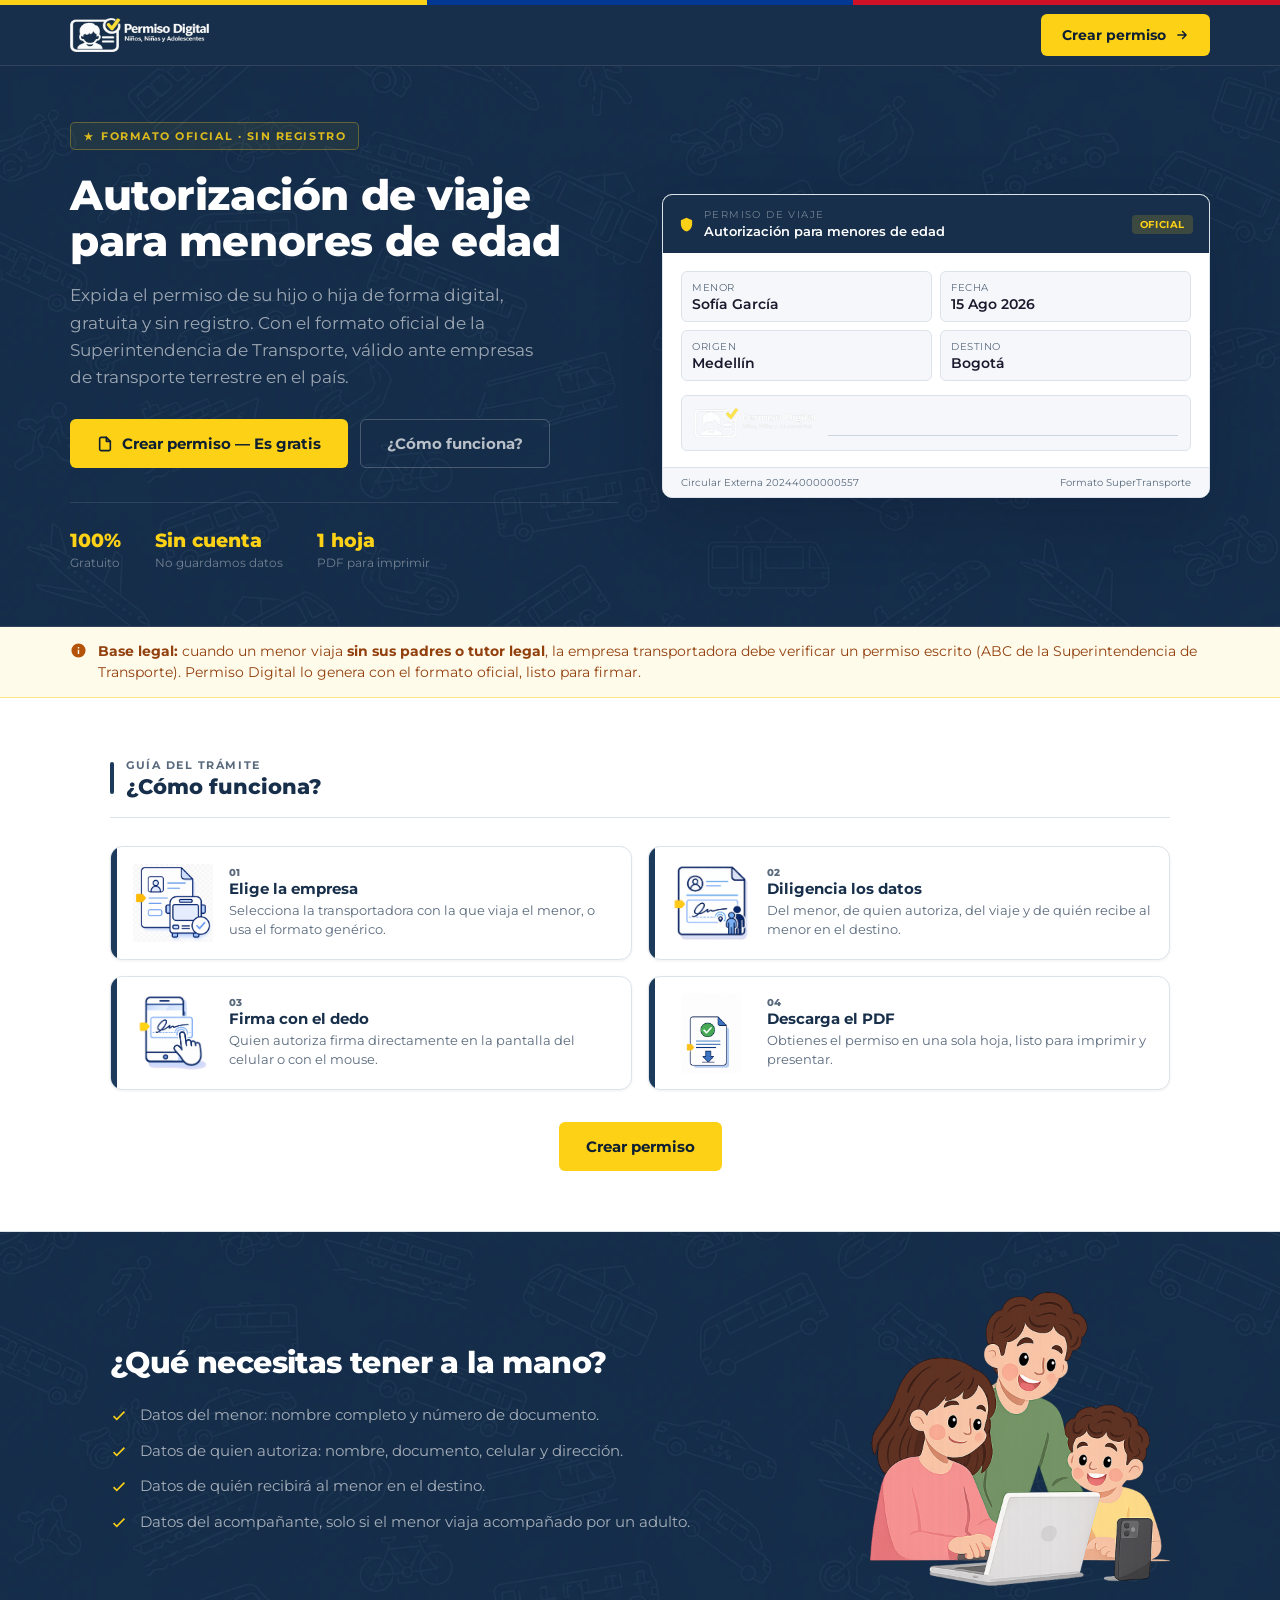
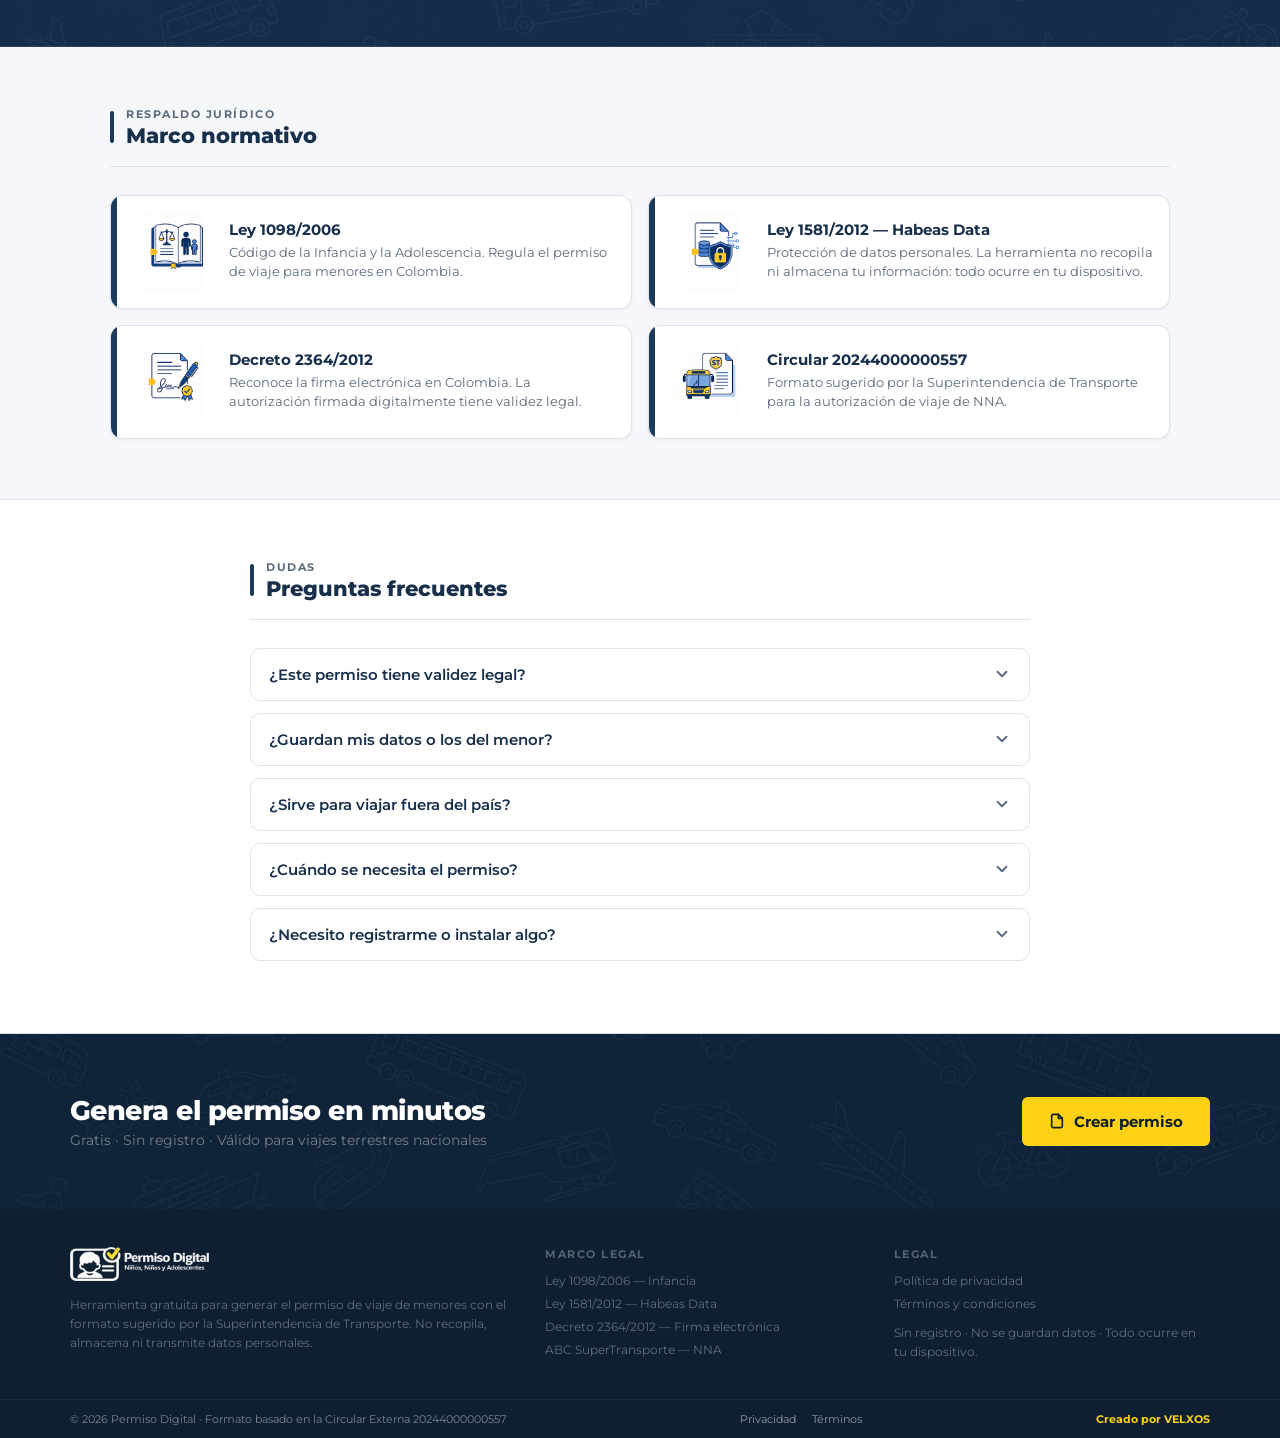
==== commit 5fb3f62f: "Producto terminado: quita referencias a MVP, limpia comentarios y actualiza contacto - Elimina toda " ====
--- a/index.html
+++ b/index.html
@@ -7,15 +7,15 @@
 <meta name="description" content="Diligencia el permiso de viaje para menores de edad en bus (viajes nacionales por Colombia) con el formato oficial de la Superintendencia de Transporte. Gratis, sin registro y descárgalo en PDF.">
 <meta name="keywords" content="permiso de viaje para menores de edad, formato permiso viaje menor de edad, autorización de viaje para menores, permiso para viajar en bus menor de edad, permiso viaje nacional menor de edad, formato SuperTransporte">
 <meta name="robots" content="index, follow">
-<link rel="canonical" href="https://luanpelo.github.io/permiso-digital-mvp/">
+<link rel="canonical" href="https://permisodigital.com/">
 <!-- Open Graph (vista previa al compartir) -->
 <meta property="og:type" content="website">
 <meta property="og:site_name" content="Permiso Digital">
 <meta property="og:locale" content="es_CO">
 <meta property="og:title" content="Permiso de viaje para menores de edad en bus — Gratis">
 <meta property="og:description" content="Formato oficial de la Superintendencia de Transporte. Diligéncialo, firma y descárgalo en PDF. Gratis y sin registro.">
-<meta property="og:url" content="https://luanpelo.github.io/permiso-digital-mvp/">
-<meta property="og:image" content="https://luanpelo.github.io/permiso-digital-mvp/assets/og-image.png">
+<meta property="og:url" content="https://permisodigital.com/">
+<meta property="og:image" content="https://permisodigital.com/assets/og-image.png">
 <meta property="og:image:width" content="1200">
 <meta property="og:image:height" content="630">
 <meta property="og:image:alt" content="Permiso de viaje para menores de edad — formato oficial, gratis">
@@ -23,7 +23,7 @@
 <meta name="twitter:card" content="summary_large_image">
 <meta name="twitter:title" content="Permiso de viaje para menores de edad en bus — Gratis">
 <meta name="twitter:description" content="Formato oficial de la SuperTransporte. Diligéncialo y descárgalo en PDF. Gratis y sin registro.">
-<meta name="twitter:image" content="https://luanpelo.github.io/permiso-digital-mvp/assets/og-image.png">
+<meta name="twitter:image" content="https://permisodigital.com/assets/og-image.png">
 <link rel="icon" href="assets/favicon-32x32.png">
 <link rel="preconnect" href="https://fonts.googleapis.com">
 <link rel="preconnect" href="https://fonts.gstatic.com" crossorigin>
@@ -155,7 +155,7 @@
       <div class="icard"><div class="lbar"></div><div class="in"><img src="assets/il/norma-ley1098.png" alt="">
         <div><h3>Ley 1098/2006</h3><p>Código de la Infancia y la Adolescencia. Regula el permiso de viaje para menores en Colombia.</p></div></div></div>
       <div class="icard"><div class="lbar"></div><div class="in"><img src="assets/il/norma-ley1581.png" alt="">
-        <div><h3>Ley 1581/2012 — Habeas Data</h3><p>Protección de datos personales. El MVP no recopila ni almacena tu información: todo ocurre en tu dispositivo.</p></div></div></div>
+        <div><h3>Ley 1581/2012 — Habeas Data</h3><p>Protección de datos personales. La herramienta no recopila ni almacena tu información: todo ocurre en tu dispositivo.</p></div></div></div>
       <div class="icard"><div class="lbar"></div><div class="in"><img src="assets/il/norma-decreto2364.png" alt="">
         <div><h3>Decreto 2364/2012</h3><p>Reconoce la firma electrónica en Colombia. La autorización firmada digitalmente tiene validez legal.</p></div></div></div>
       <div class="icard"><div class="lbar"></div><div class="in"><img src="assets/il/norma-abc-st.png" alt="">
--- a/assets/home.css
+++ b/assets/home.css
@@ -1 +1 @@
-:root{--marino-50:#f0f4f9;--marino-200:#bacce1;--marino-700:#1b3a5c;--marino-800:#172f4a;--marino-900:#0f1f32;--amarillo:#FCD116;--azul:#003893;--rojo:#CE1126;--fondo:#f5f7fa;--borde:#dde3ea;--texto:#1a1a2e;--suave:#5a6a7d;--amber-50:#fffbeb;--amber-200:#fde68a;--amber-700:#b45309;--amber-800:#92400e;--font:"Montserrat",-apple-system,BlinkMacSystemFont,"Segoe UI",Arial,sans-serif;}*{box-sizing:border-box;}html{scroll-behavior:smooth;}body{margin:0;font-family:var(--font);color:var(--texto);background:#fff;-webkit-font-smoothing:antialiased;}a{color:inherit;text-decoration:none;}img{max-width:100%;display:block;}.wrap{max-width:1100px;margin:0 auto;padding:0 20px;}.wrap-lg{max-width:1180px;margin:0 auto;padding:0 20px;}.govco-bar{height:5px;display:flex;}.govco-bar span{flex:1;}.govco-bar span:nth-child(1){background:var(--amarillo);}.govco-bar span:nth-child(2){background:var(--azul);}.govco-bar span:nth-child(3){background:var(--rojo);}.btn{display:inline-flex;align-items:center;justify-content:center;gap:9px;font-weight:700;font-size:14px;border-radius:6px;padding:11px 20px;cursor:pointer;border:1px solid transparent;font-family:inherit;transition:background .15s,border-color .15s,transform .16s;}.btn:active{transform:translateY(1px);}.btn-yellow{background:var(--amarillo);color:var(--marino-900);}.btn-yellow:hover{background:#ffdd3c;}.btn-lg{font-size:15px;padding:14px 26px;}.btn-outline-d{background:transparent;color:rgba(255,255,255,.7);border-color:rgba(255,255,255,.22);}.btn-outline-d:hover{color:#fff;border-color:rgba(255,255,255,.5);}.site-header{background:var(--marino-800);border-bottom:1px solid rgba(255,255,255,.1);}.site-header .wrap-lg{display:flex;align-items:center;justify-content:space-between;gap:16px;height:60px;}.site-header .logo{height:34px;width:auto;}.bg-transport{position:relative;overflow:hidden;}.bg-transport::before{content:"";position:absolute;inset:0;background:url("transport-bg-dark.webp") center/cover no-repeat;opacity:.32;pointer-events:none;}.bg-transport>*{position:relative;z-index:1;}.hero{background:var(--marino-800);border-bottom:1px solid rgba(255,255,255,.1);padding:56px 0;}.hero-grid{display:grid;grid-template-columns:1fr 1fr;gap:44px;align-items:center;}.hero-badge{display:inline-flex;align-items:center;gap:7px;border:1px solid rgba(252,209,22,.3);background:rgba(252,209,22,.06);color:rgba(252,209,22,.85);font-size:11px;font-weight:700;text-transform:uppercase;letter-spacing:.14em;padding:6px 12px;border-radius:5px;margin-bottom:22px;}.hero h1{margin:0 0 18px;color:#fff;font-size:clamp(28px,4.4vw,42px);line-height:1.1;font-weight:800;letter-spacing:-.01em;}.hero .lead{color:rgba(255,255,255,.58);font-size:17px;line-height:1.6;max-width:44ch;margin:0 0 28px;}.hero-cta{display:flex;flex-wrap:wrap;gap:12px;}.stats-strip{display:flex;gap:34px;margin-top:34px;padding-top:28px;border-top:1px solid rgba(255,255,255,.1);}.stats-strip b{display:block;color:var(--amarillo);font-weight:800;font-size:19px;line-height:1.1;}.stats-strip span{display:block;color:rgba(255,255,255,.4);font-size:12px;margin-top:3px;}.doc-card{background:#fff;border:1px solid var(--borde);border-radius:10px;overflow:hidden;box-shadow:0 24px 60px rgba(16,23,45,.28);}.doc-head{background:var(--marino-800);padding:13px 16px;display:flex;align-items:center;gap:10px;}.doc-head svg{color:var(--amarillo);flex:none;}.doc-head .t small{display:block;color:rgba(255,255,255,.4);font-size:10px;text-transform:uppercase;letter-spacing:.14em;}.doc-head .t strong{color:#fff;font-size:12.5px;font-weight:600;}.doc-head .seal{margin-left:auto;background:rgba(252,209,22,.16);color:var(--amarillo);font-size:10px;font-weight:700;padding:3px 8px;border-radius:4px;text-transform:uppercase;letter-spacing:.06em;}.doc-body{padding:16px 18px;}.doc-grid{display:grid;grid-template-columns:1fr 1fr;gap:8px;margin:2px 0 14px;}.doc-grid .f{background:var(--fondo);border:1px solid var(--borde);border-radius:6px;padding:9px 10px;}.doc-grid .f p{margin:0;}.doc-grid .f .k{font-size:10px;color:var(--suave);text-transform:uppercase;letter-spacing:.05em;}.doc-grid .f .v{font-size:13.5px;font-weight:600;color:var(--texto);margin-top:2px;}.doc-sign{background:var(--fondo);border:1px solid var(--borde);border-radius:6px;padding:12px;display:flex;align-items:center;gap:12px;}.doc-sign img{height:30px;width:auto;opacity:.9;}.doc-sign .fl{border-bottom:1.5px solid #cbd5e1;flex:1;height:26px;}.doc-foot{background:var(--fondo);border-top:1px solid var(--borde);padding:8px 18px;display:flex;justify-content:space-between;font-size:10px;color:var(--suave);}.aviso{background:var(--amber-50);border-bottom:1px solid var(--amber-200);padding:14px 0;}.aviso .wrap-lg{display:flex;align-items:flex-start;gap:11px;}.aviso svg{color:var(--amber-700);flex:none;margin-top:1px;}.aviso p{margin:0;color:var(--amber-800);font-size:13.5px;line-height:1.55;}.section{padding:60px 0;border-bottom:1px solid var(--borde);}.section.white{background:#fff;}.section.fondo{background:var(--fondo);}.section.dark{background:var(--marino-800);border-bottom:1px solid rgba(255,255,255,.1);}.section.dark2{background:var(--marino-900);border-bottom:1px solid rgba(255,255,255,.05);}.sec-title{display:flex;align-items:center;gap:12px;margin-bottom:28px;padding-bottom:18px;border-bottom:1px solid var(--borde);}.sec-title .bar{width:4px;height:32px;background:var(--marino-700);border-radius:99px;flex:none;}.sec-title .eye{font-size:11px;font-weight:700;color:var(--suave);text-transform:uppercase;letter-spacing:.14em;}.sec-title h2{margin:2px 0 0;color:var(--marino-800);font-size:21px;font-weight:800;}.cards2{display:grid;grid-template-columns:1fr 1fr;gap:16px;}.icard{background:#fff;border:1px solid var(--borde);border-radius:12px;display:flex;overflow:hidden;box-shadow:0 1px 3px rgba(16,23,45,.06);transition:transform .15s,box-shadow .2s;}.icard:hover{transform:translateY(-2px);box-shadow:0 10px 24px rgba(16,23,45,.10);}.icard .lbar{width:6px;background:var(--marino-700);flex:none;}.icard .in{display:flex;align-items:center;gap:16px;padding:16px;}.icard img{width:80px;height:80px;object-fit:contain;flex:none;}.icard .num{font-size:10px;font-weight:800;color:var(--suave);display:block;margin-bottom:2px;}.icard h3{margin:0 0 4px;color:var(--marino-800);font-size:14.5px;font-weight:700;line-height:1.2;}.icard p{margin:0;color:var(--suave);font-size:12.5px;line-height:1.5;}.reqs-grid{display:grid;grid-template-columns:1fr 300px;gap:40px;align-items:center;}.reqs h2{color:#fff;font-size:clamp(22px,3vw,30px);font-weight:800;letter-spacing:-.02em;margin:0 0 24px;}.reqs ul{list-style:none;margin:0;padding:0;display:flex;flex-direction:column;gap:14px;}.reqs li{display:flex;align-items:flex-start;gap:12px;color:rgba(255,255,255,.62);font-size:14.5px;line-height:1.5;}.reqs li svg{color:var(--amarillo);flex:none;margin-top:1px;}.reqs-art img{width:100%;max-width:300px;border-radius:16px;margin:0 auto;}.faq-item{border:1px solid var(--borde);border-radius:10px;background:#fff;margin-bottom:12px;overflow:hidden;}.faq-q{width:100%;text-align:left;background:none;border:none;font-family:inherit;cursor:pointer;padding:16px 18px;display:flex;justify-content:space-between;align-items:center;gap:14px;font-size:15px;font-weight:600;color:var(--marino-800);}.faq-q svg{flex:none;transition:transform .2s;color:var(--suave);}.faq-item.open .faq-q svg{transform:rotate(180deg);}.faq-a{max-height:0;overflow:hidden;transition:max-height .25s ease;}.faq-a div{padding:0 18px 16px;color:var(--suave);font-size:14px;line-height:1.6;}.cta-final{display:flex;align-items:center;justify-content:space-between;gap:26px;flex-wrap:wrap;}.cta-final h2{margin:0 0 4px;color:#fff;font-size:clamp(20px,2.6vw,27px);font-weight:800;letter-spacing:-.02em;}.cta-final p{margin:0;color:rgba(255,255,255,.42);font-size:14px;}.site-footer{background:var(--marino-900);color:rgba(255,255,255,.4);}.foot-main{padding:38px 0;border-bottom:1px solid rgba(255,255,255,.05);}.foot-grid{display:grid;grid-template-columns:1.4fr 1fr 1fr;gap:32px;}.foot-grid .logo{height:34px;margin-bottom:14px;}.foot-grid p{margin:0;font-size:12px;line-height:1.6;color:rgba(255,255,255,.35);}.foot-grid h4{font-size:11px;font-weight:700;color:rgba(255,255,255,.3);text-transform:uppercase;letter-spacing:.14em;margin:0 0 12px;}.foot-grid ul{list-style:none;margin:0;padding:0;display:flex;flex-direction:column;gap:8px;}.foot-grid a,.foot-grid li{font-size:12px;color:rgba(255,255,255,.35);}.foot-grid a:hover{color:rgba(255,255,255,.7);}.foot-bottom{padding:12px 0;}.foot-bottom .wrap-lg{display:flex;justify-content:space-between;gap:12px;flex-wrap:wrap;font-size:11px;color:rgba(255,255,255,.45);}.foot-links{display:flex;gap:16px;flex-wrap:wrap;}.foot-links a{color:rgba(255,255,255,.55);}.foot-links a:hover{color:#fff;}.foot-by{color:var(--amarillo);font-weight:700;}.legal{max-width:820px;margin:0 auto;padding:46px 20px 60px;}.legal h1{font-size:clamp(24px,3.4vw,34px);color:var(--marino-800);font-weight:800;margin:0 0 6px;letter-spacing:-.01em;}.legal .updated{color:var(--suave);font-size:13px;margin:0 0 26px;}.legal h2{font-size:18px;color:var(--marino-700);font-weight:800;margin:28px 0 8px;}.legal p,.legal li{font-size:15px;line-height:1.7;color:var(--texto);}.legal ul{padding-left:20px;margin:8px 0;}.legal li{margin-bottom:6px;}.legal a{color:var(--azul);text-decoration:underline;}.legal .box{background:var(--fondo);border:1px solid var(--borde);border-left:4px solid var(--marino-700);border-radius:8px;padding:14px 16px;margin:18px 0;}.legal .box p{margin:0;}.legal .back{display:inline-flex;align-items:center;gap:6px;margin-top:34px;color:var(--marino-700);font-weight:700;text-decoration:none;}.legal .back:hover{color:var(--marino-800);}@media (max-width:820px){.hero-grid{grid-template-columns:1fr;}.doc-card{max-width:420px;margin:0 auto;}.cards2{grid-template-columns:1fr;}.reqs-grid{grid-template-columns:1fr;}.reqs-art{display:none;}.foot-grid{grid-template-columns:1fr;}.hide-sm{display:none;}}+:root{--marino-50:#f0f4f9;--marino-200:#bacce1;--marino-700:#1b3a5c;--marino-800:#172f4a;--marino-900:#0f1f32;--amarillo:#FCD116;--azul:#003893;--rojo:#CE1126;--fondo:#f5f7fa;--borde:#dde3ea;--texto:#1a1a2e;--suave:#5a6a7d;--amber-50:#fffbeb;--amber-200:#fde68a;--amber-700:#b45309;--amber-800:#92400e;--font:"Montserrat",-apple-system,BlinkMacSystemFont,"Segoe UI",Arial,sans-serif}*{box-sizing:border-box}html{scroll-behavior:smooth}body{margin:0;font-family:var(--font);color:var(--texto);background:#fff;-webkit-font-smoothing:antialiased}a{color:inherit;text-decoration:none}img{max-width:100%;display:block}.wrap{max-width:1100px;margin:0 auto;padding:0 20px}.wrap-lg{max-width:1180px;margin:0 auto;padding:0 20px}.govco-bar{height:5px;display:flex}.govco-bar span{flex:1}.govco-bar span:first-child{background:var(--amarillo)}.govco-bar span:nth-child(2){background:var(--azul)}.govco-bar span:nth-child(3){background:var(--rojo)}.btn{display:inline-flex;align-items:center;justify-content:center;gap:9px;font-weight:700;font-size:14px;border-radius:6px;padding:11px 20px;cursor:pointer;border:1px solid transparent;font-family:inherit;transition:background .15s,border-color .15s,transform .16s}.btn:active{transform:translateY(1px)}.btn-yellow{background:var(--amarillo);color:var(--marino-900)}.btn-yellow:hover{background:#ffdd3c}.btn-lg{font-size:15px;padding:14px 26px}.btn-outline-d{background:0 0;color:rgba(255,255,255,.7);border-color:rgba(255,255,255,.22)}.btn-outline-d:hover{color:#fff;border-color:rgba(255,255,255,.5)}.site-header{background:var(--marino-800);border-bottom:1px solid rgba(255,255,255,.1)}.site-header .wrap-lg{display:flex;align-items:center;justify-content:space-between;gap:16px;height:60px}.site-header .logo{height:34px;width:auto}.bg-transport{position:relative;overflow:hidden}.bg-transport::before{content:"";position:absolute;inset:0;background:url("transport-bg-dark.webp") center/cover no-repeat;opacity:.32;pointer-events:none}.bg-transport>*{position:relative;z-index:1}.hero{background:var(--marino-800);border-bottom:1px solid rgba(255,255,255,.1);padding:56px 0}.hero-grid{display:grid;grid-template-columns:1fr 1fr;gap:44px;align-items:center}.hero-badge{display:inline-flex;align-items:center;gap:7px;border:1px solid rgba(252,209,22,.3);background:rgba(252,209,22,.06);color:rgba(252,209,22,.85);font-size:11px;font-weight:700;text-transform:uppercase;letter-spacing:.14em;padding:6px 12px;border-radius:5px;margin-bottom:22px}.hero h1{margin:0 0 18px;color:#fff;font-size:clamp(28px,4.4vw,42px);line-height:1.1;font-weight:800;letter-spacing:-.01em}.hero .lead{color:rgba(255,255,255,.58);font-size:17px;line-height:1.6;max-width:44ch;margin:0 0 28px}.hero-cta{display:flex;flex-wrap:wrap;gap:12px}.stats-strip{display:flex;gap:34px;margin-top:34px;padding-top:28px;border-top:1px solid rgba(255,255,255,.1)}.stats-strip b{display:block;color:var(--amarillo);font-weight:800;font-size:19px;line-height:1.1}.stats-strip span{display:block;color:rgba(255,255,255,.4);font-size:12px;margin-top:3px}.doc-card{background:#fff;border:1px solid var(--borde);border-radius:10px;overflow:hidden;box-shadow:0 24px 60px rgba(16,23,45,.28)}.doc-head{background:var(--marino-800);padding:13px 16px;display:flex;align-items:center;gap:10px}.doc-head svg{color:var(--amarillo);flex:none}.doc-head .t small{display:block;color:rgba(255,255,255,.4);font-size:10px;text-transform:uppercase;letter-spacing:.14em}.doc-head .t strong{color:#fff;font-size:12.5px;font-weight:600}.doc-head .seal{margin-left:auto;background:rgba(252,209,22,.16);color:var(--amarillo);font-size:10px;font-weight:700;padding:3px 8px;border-radius:4px;text-transform:uppercase;letter-spacing:.06em}.doc-body{padding:16px 18px}.doc-grid{display:grid;grid-template-columns:1fr 1fr;gap:8px;margin:2px 0 14px}.doc-grid .f{background:var(--fondo);border:1px solid var(--borde);border-radius:6px;padding:9px 10px}.doc-grid .f p{margin:0}.doc-grid .f .k{font-size:10px;color:var(--suave);text-transform:uppercase;letter-spacing:.05em}.doc-grid .f .v{font-size:13.5px;font-weight:600;color:var(--texto);margin-top:2px}.doc-sign{background:var(--fondo);border:1px solid var(--borde);border-radius:6px;padding:12px;display:flex;align-items:center;gap:12px}.doc-sign img{height:30px;width:auto;opacity:.9}.doc-sign .fl{border-bottom:1.5px solid #cbd5e1;flex:1;height:26px}.doc-foot{background:var(--fondo);border-top:1px solid var(--borde);padding:8px 18px;display:flex;justify-content:space-between;font-size:10px;color:var(--suave)}.aviso{background:var(--amber-50);border-bottom:1px solid var(--amber-200);padding:14px 0}.aviso .wrap-lg{display:flex;align-items:flex-start;gap:11px}.aviso svg{color:var(--amber-700);flex:none;margin-top:1px}.aviso p{margin:0;color:var(--amber-800);font-size:13.5px;line-height:1.55}.section{padding:60px 0;border-bottom:1px solid var(--borde)}.section.white{background:#fff}.section.fondo{background:var(--fondo)}.section.dark{background:var(--marino-800);border-bottom:1px solid rgba(255,255,255,.1)}.section.dark2{background:var(--marino-900);border-bottom:1px solid rgba(255,255,255,.05)}.sec-title{display:flex;align-items:center;gap:12px;margin-bottom:28px;padding-bottom:18px;border-bottom:1px solid var(--borde)}.sec-title .bar{width:4px;height:32px;background:var(--marino-700);border-radius:99px;flex:none}.sec-title .eye{font-size:11px;font-weight:700;color:var(--suave);text-transform:uppercase;letter-spacing:.14em}.sec-title h2{margin:2px 0 0;color:var(--marino-800);font-size:21px;font-weight:800}.cards2{display:grid;grid-template-columns:1fr 1fr;gap:16px}.icard{background:#fff;border:1px solid var(--borde);border-radius:12px;display:flex;overflow:hidden;box-shadow:0 1px 3px rgba(16,23,45,.06);transition:transform .15s,box-shadow .2s}.icard:hover{transform:translateY(-2px);box-shadow:0 10px 24px rgba(16,23,45,.1)}.icard .lbar{width:6px;background:var(--marino-700);flex:none}.icard .in{display:flex;align-items:center;gap:16px;padding:16px}.icard img{width:80px;height:80px;object-fit:contain;flex:none}.icard .num{font-size:10px;font-weight:800;color:var(--suave);display:block;margin-bottom:2px}.icard h3{margin:0 0 4px;color:var(--marino-800);font-size:14.5px;font-weight:700;line-height:1.2}.icard p{margin:0;color:var(--suave);font-size:12.5px;line-height:1.5}.reqs-grid{display:grid;grid-template-columns:1fr 300px;gap:40px;align-items:center}.reqs h2{color:#fff;font-size:clamp(22px,3vw,30px);font-weight:800;letter-spacing:-.02em;margin:0 0 24px}.reqs ul{list-style:none;margin:0;padding:0;display:flex;flex-direction:column;gap:14px}.reqs li{display:flex;align-items:flex-start;gap:12px;color:rgba(255,255,255,.62);font-size:14.5px;line-height:1.5}.reqs li svg{color:var(--amarillo);flex:none;margin-top:1px}.reqs-art img{width:100%;max-width:300px;border-radius:16px;margin:0 auto}.faq-item{border:1px solid var(--borde);border-radius:10px;background:#fff;margin-bottom:12px;overflow:hidden}.faq-q{width:100%;text-align:left;background:0 0;border:none;font-family:inherit;cursor:pointer;padding:16px 18px;display:flex;justify-content:space-between;align-items:center;gap:14px;font-size:15px;font-weight:600;color:var(--marino-800)}.faq-q svg{flex:none;transition:transform .2s;color:var(--suave)}.faq-item.open .faq-q svg{transform:rotate(180deg)}.faq-a{max-height:0;overflow:hidden;transition:max-height .25s ease}.faq-a div{padding:0 18px 16px;color:var(--suave);font-size:14px;line-height:1.6}.cta-final{display:flex;align-items:center;justify-content:space-between;gap:26px;flex-wrap:wrap}.cta-final h2{margin:0 0 4px;color:#fff;font-size:clamp(20px,2.6vw,27px);font-weight:800;letter-spacing:-.02em}.cta-final p{margin:0;color:rgba(255,255,255,.42);font-size:14px}.site-footer{background:var(--marino-900);color:rgba(255,255,255,.4)}.foot-main{padding:38px 0;border-bottom:1px solid rgba(255,255,255,.05)}.foot-grid{display:grid;grid-template-columns:1.4fr 1fr 1fr;gap:32px}.foot-grid .logo{height:34px;margin-bottom:14px}.foot-grid p{margin:0;font-size:12px;line-height:1.6;color:rgba(255,255,255,.35)}.foot-grid h4{font-size:11px;font-weight:700;color:rgba(255,255,255,.3);text-transform:uppercase;letter-spacing:.14em;margin:0 0 12px}.foot-grid ul{list-style:none;margin:0;padding:0;display:flex;flex-direction:column;gap:8px}.foot-grid a,.foot-grid li{font-size:12px;color:rgba(255,255,255,.35)}.foot-grid a:hover{color:rgba(255,255,255,.7)}.foot-bottom{padding:12px 0}.foot-bottom .wrap-lg{display:flex;justify-content:space-between;gap:12px;flex-wrap:wrap;font-size:11px;color:rgba(255,255,255,.45)}.foot-links{display:flex;gap:16px;flex-wrap:wrap}.foot-links a{color:rgba(255,255,255,.55)}.foot-links a:hover{color:#fff}.foot-by{color:var(--amarillo);font-weight:700}.legal{max-width:820px;margin:0 auto;padding:46px 20px 60px}.legal h1{font-size:clamp(24px,3.4vw,34px);color:var(--marino-800);font-weight:800;margin:0 0 6px;letter-spacing:-.01em}.legal .updated{color:var(--suave);font-size:13px;margin:0 0 26px}.legal h2{font-size:18px;color:var(--marino-700);font-weight:800;margin:28px 0 8px}.legal li,.legal p{font-size:15px;line-height:1.7;color:var(--texto)}.legal ul{padding-left:20px;margin:8px 0}.legal li{margin-bottom:6px}.legal a{color:var(--azul);text-decoration:underline}.legal .box{background:var(--fondo);border:1px solid var(--borde);border-left:4px solid var(--marino-700);border-radius:8px;padding:14px 16px;margin:18px 0}.legal .box p{margin:0}.legal .back{display:inline-flex;align-items:center;gap:6px;margin-top:34px;color:var(--marino-700);font-weight:700;text-decoration:none}.legal .back:hover{color:var(--marino-800)}@media (max-width:820px){.hero-grid{grid-template-columns:1fr}.doc-card{max-width:420px;margin:0 auto}.cards2{grid-template-columns:1fr}.reqs-grid{grid-template-columns:1fr}.reqs-art{display:none}.foot-grid{grid-template-columns:1fr}.hide-sm{display:none}}
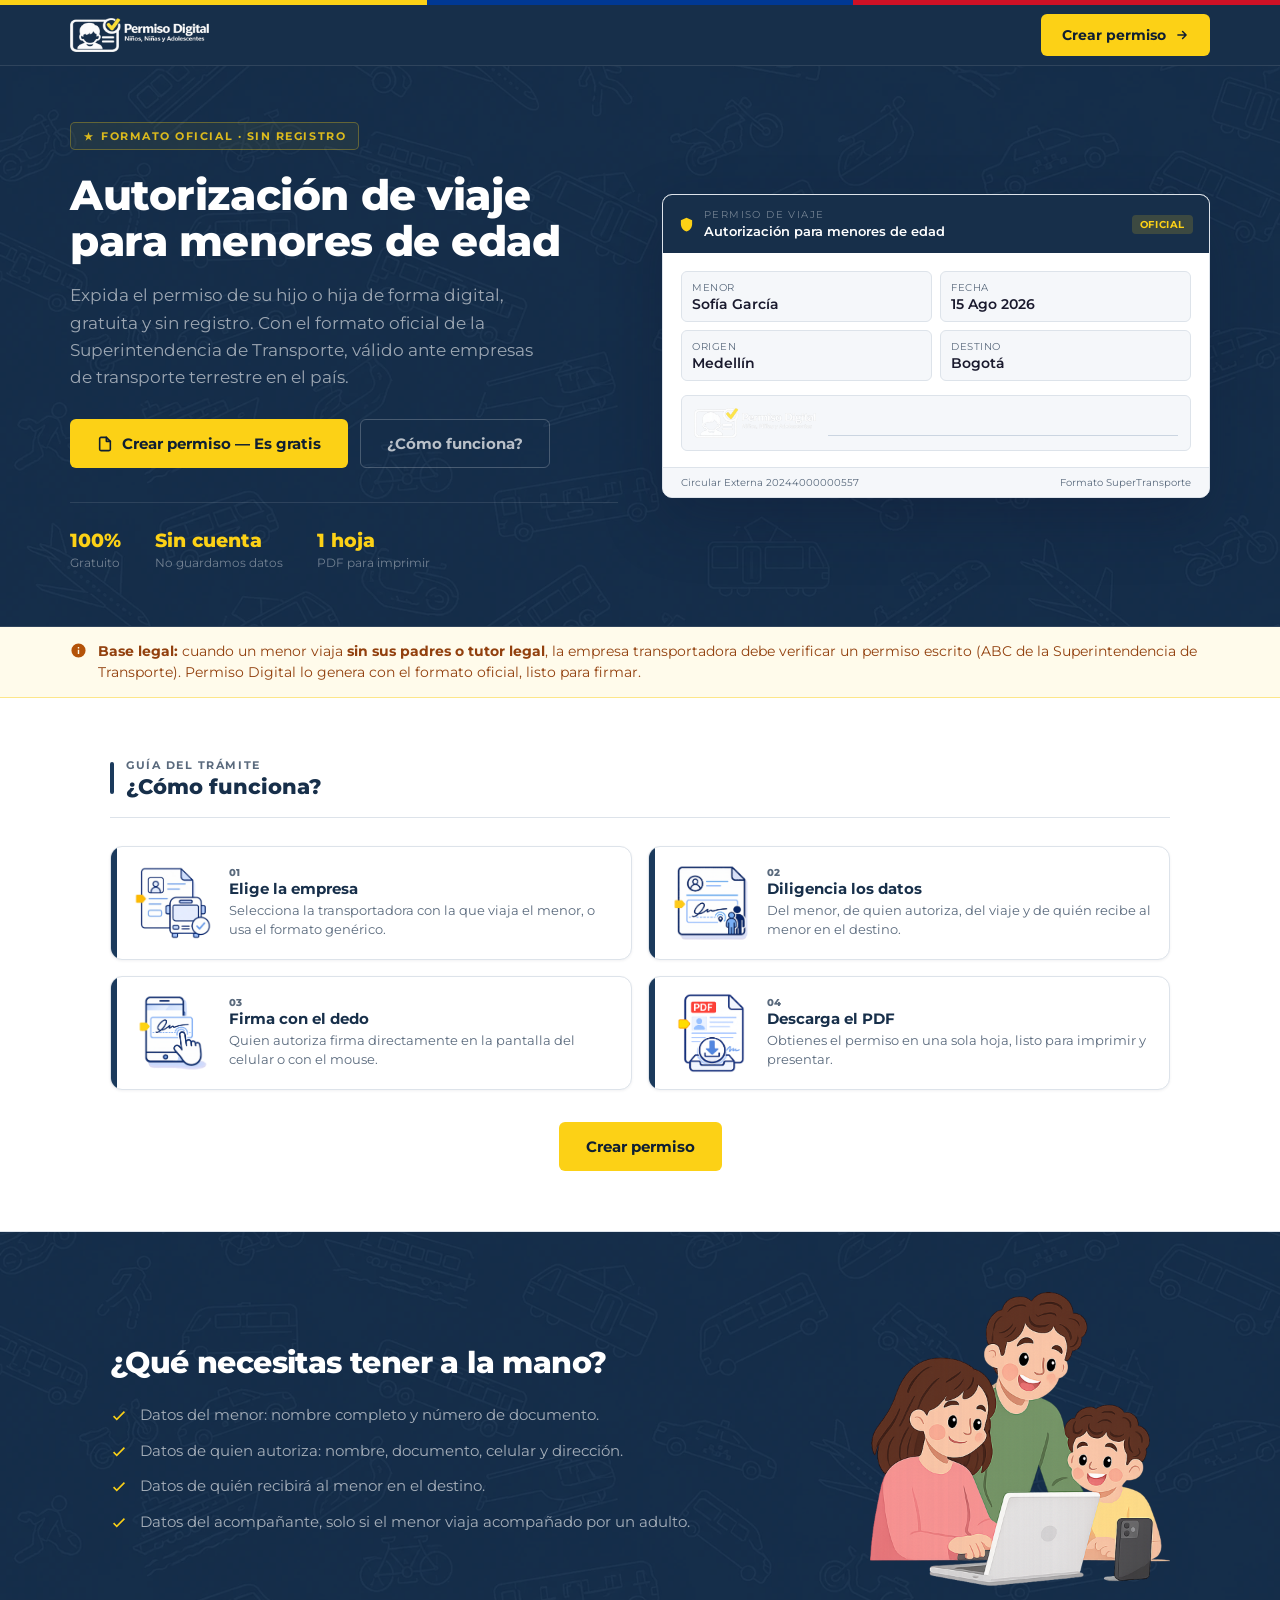
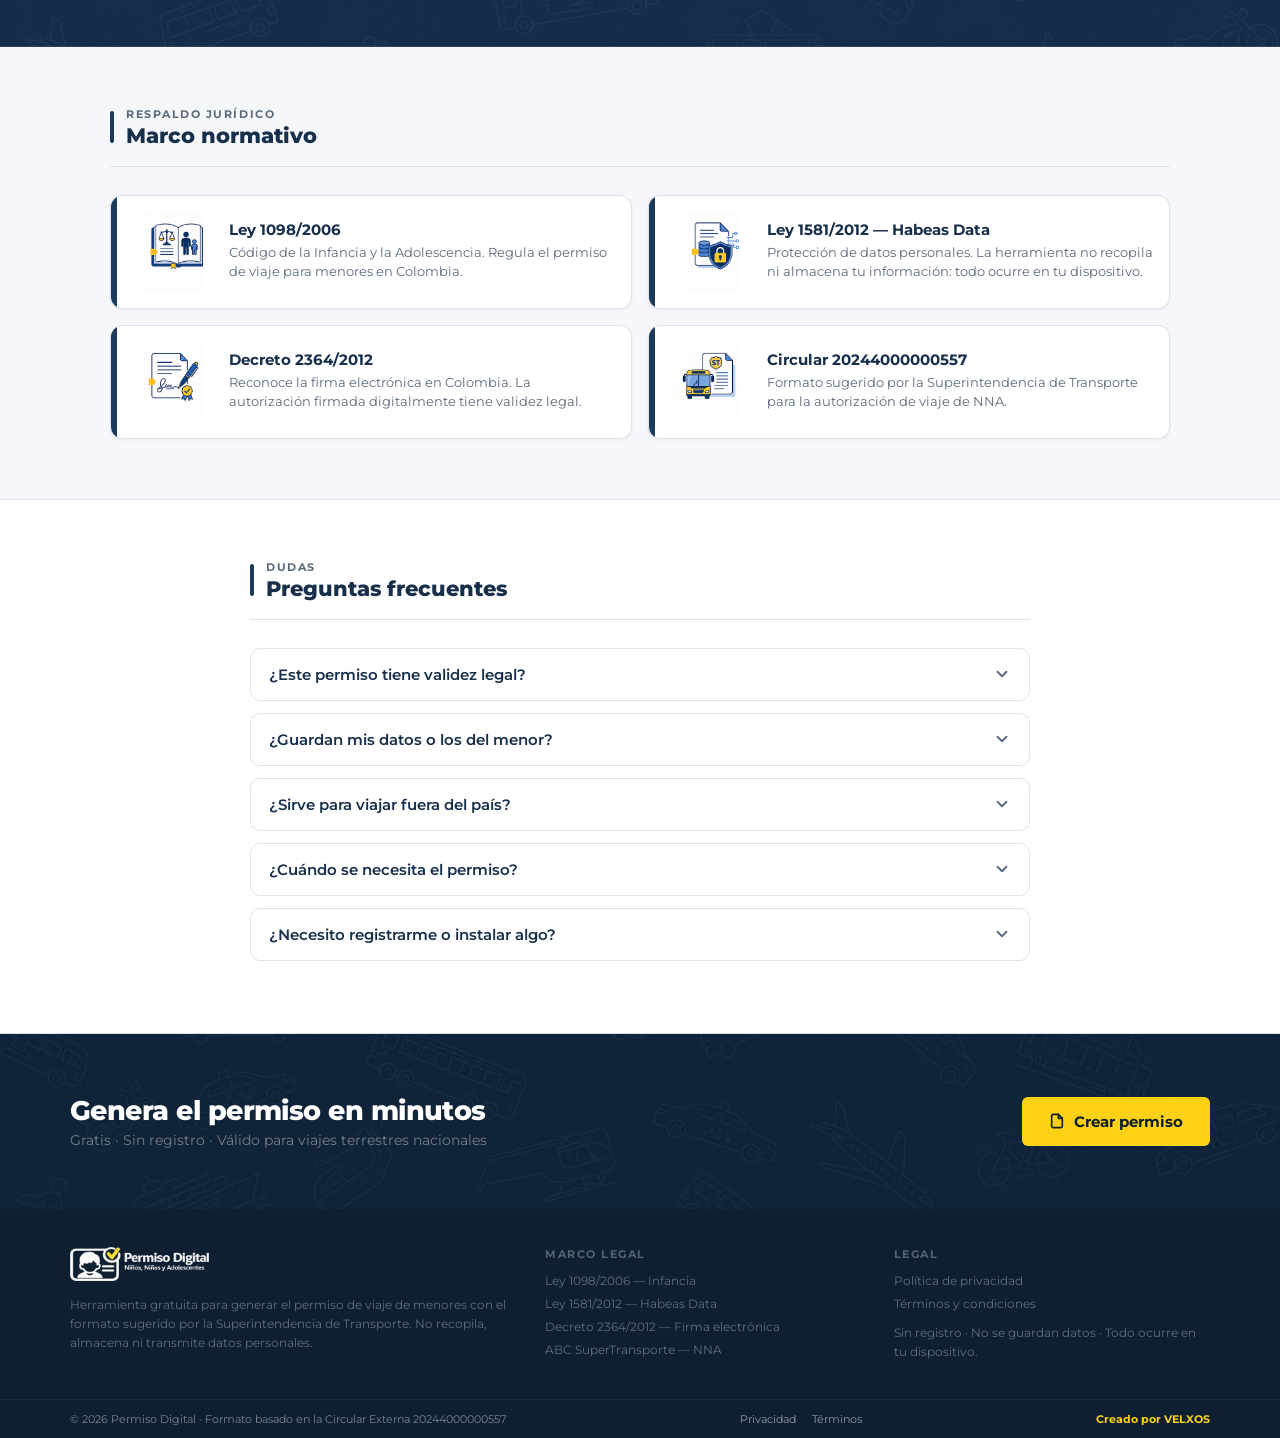
==== commit f06c1052: "Validación en vivo, indicativo con banderas, teléfono e iconos - Validación: el botón "Continuar" se" ====
--- a/index.html
+++ b/index.html
@@ -111,13 +111,13 @@
       <div><div class="eye">Guía del trámite</div><h2>¿Cómo funciona?</h2></div>
     </div>
     <div class="cards2">
-      <div class="icard"><div class="lbar"></div><div class="in"><img src="assets/il/paso-n1.png" alt="">
+      <div class="icard"><div class="lbar"></div><div class="in"><img src="assets/il/paso-n1.png?v=2" alt="">
         <div><span class="num">01</span><h3>Elige la empresa</h3><p>Selecciona la transportadora con la que viaja el menor, o usa el formato genérico.</p></div></div></div>
       <div class="icard"><div class="lbar"></div><div class="in"><img src="assets/il/paso-n2.png" alt="">
         <div><span class="num">02</span><h3>Diligencia los datos</h3><p>Del menor, de quien autoriza, del viaje y de quién recibe al menor en el destino.</p></div></div></div>
       <div class="icard"><div class="lbar"></div><div class="in"><img src="assets/il/paso-n3.png" alt="">
         <div><span class="num">03</span><h3>Firma con el dedo</h3><p>Quien autoriza firma directamente en la pantalla del celular o con el mouse.</p></div></div></div>
-      <div class="icard"><div class="lbar"></div><div class="in"><img src="assets/il/paso-04.png" alt="">
+      <div class="icard"><div class="lbar"></div><div class="in"><img src="assets/il/paso-04.png?v=2" alt="">
         <div><span class="num">04</span><h3>Descarga el PDF</h3><p>Obtienes el permiso en una sola hoja, listo para imprimir y presentar.</p></div></div></div>
     </div>
     <div style="text-align:center;margin-top:32px;">
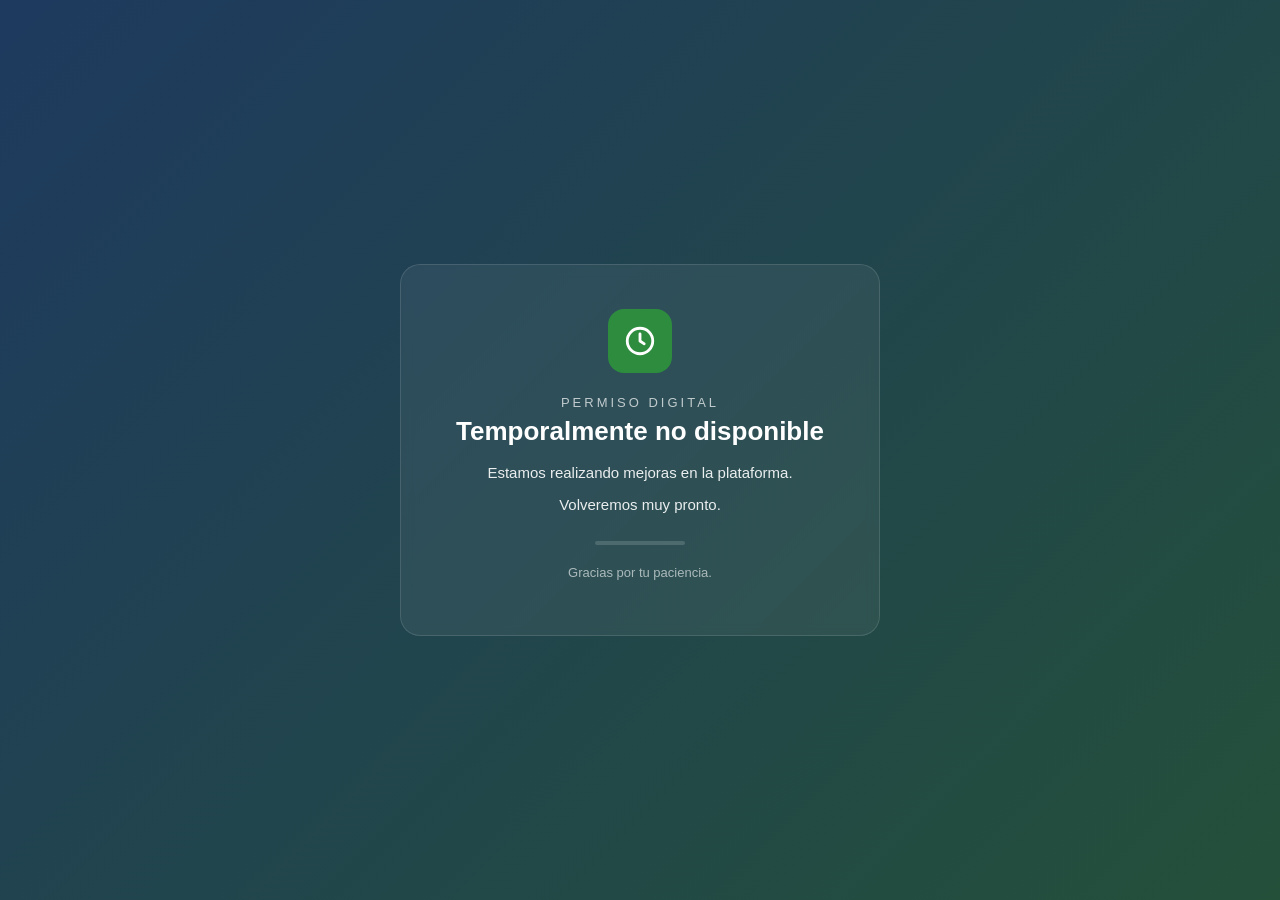
==== commit 37532c2e: "Mantenimiento: pagina 'Temporalmente no disponible' en permisodigital.com Reemplaza landing (index)," ====
--- a/index.html
+++ b/index.html
@@ -1,243 +1,55 @@
-<!DOCTYPE html>
+<!doctype html>
 <html lang="es">
 <head>
-<meta charset="UTF-8">
-<meta name="viewport" content="width=device-width, initial-scale=1">
-<title>Permiso de viaje para menores de edad en bus — Gratis y oficial</title>
-<meta name="description" content="Diligencia el permiso de viaje para menores de edad en bus (viajes nacionales por Colombia) con el formato oficial de la Superintendencia de Transporte. Gratis, sin registro y descárgalo en PDF.">
-<meta name="keywords" content="permiso de viaje para menores de edad, formato permiso viaje menor de edad, autorización de viaje para menores, permiso para viajar en bus menor de edad, permiso viaje nacional menor de edad, formato SuperTransporte">
-<meta name="robots" content="index, follow">
-<link rel="canonical" href="https://permisodigital.com/">
-<!-- Open Graph (vista previa al compartir) -->
-<meta property="og:type" content="website">
-<meta property="og:site_name" content="Permiso Digital">
-<meta property="og:locale" content="es_CO">
-<meta property="og:title" content="Permiso de viaje para menores de edad en bus — Gratis">
-<meta property="og:description" content="Formato oficial de la Superintendencia de Transporte. Diligéncialo, firma y descárgalo en PDF. Gratis y sin registro.">
-<meta property="og:url" content="https://permisodigital.com/">
-<meta property="og:image" content="https://permisodigital.com/assets/og-image.png">
-<meta property="og:image:width" content="1200">
-<meta property="og:image:height" content="630">
-<meta property="og:image:alt" content="Permiso de viaje para menores de edad — formato oficial, gratis">
-<!-- Twitter -->
-<meta name="twitter:card" content="summary_large_image">
-<meta name="twitter:title" content="Permiso de viaje para menores de edad en bus — Gratis">
-<meta name="twitter:description" content="Formato oficial de la SuperTransporte. Diligéncialo y descárgalo en PDF. Gratis y sin registro.">
-<meta name="twitter:image" content="https://permisodigital.com/assets/og-image.png">
-<link rel="icon" href="assets/favicon-32x32.png">
-<link rel="preconnect" href="https://fonts.googleapis.com">
-<link rel="preconnect" href="https://fonts.gstatic.com" crossorigin>
-<link href="https://fonts.googleapis.com/css2?family=Montserrat:wght@400;500;600;700;800;900&display=swap" rel="stylesheet">
-<link rel="stylesheet" href="assets/home.css?v=4">
+  <meta charset="utf-8">
+  <meta name="viewport" content="width=device-width, initial-scale=1">
+  <meta name="robots" content="noindex, nofollow">
+  <title>Permiso Digital — Temporalmente no disponible</title>
+  <style>
+    * { box-sizing: border-box; margin: 0; padding: 0; }
+    html, body { height: 100%; }
+    body {
+      font-family: -apple-system, "Segoe UI", Roboto, Helvetica, Arial, sans-serif;
+      background: linear-gradient(135deg, #1e3a5f 0%, #24503a 100%);
+      color: #fff; min-height: 100vh;
+      display: flex; align-items: center; justify-content: center; padding: 24px;
+    }
+    .card {
+      width: 100%; max-width: 480px; text-align: center;
+      background: rgba(255,255,255,0.06);
+      border: 1px solid rgba(255,255,255,0.12);
+      border-radius: 20px; padding: 44px 32px;
+      backdrop-filter: blur(6px);
+    }
+    .icono {
+      width: 64px; height: 64px; margin: 0 auto 22px;
+      border-radius: 16px; background: #2d8c3e;
+      display: flex; align-items: center; justify-content: center;
+    }
+    .icono svg { width: 34px; height: 34px; stroke: #fff; fill: none; stroke-width: 2; }
+    .marca { font-size: 13px; letter-spacing: 3px; text-transform: uppercase; opacity: 0.7; margin-bottom: 6px; }
+    h1 { font-size: 26px; font-weight: 800; margin-bottom: 14px; line-height: 1.2; }
+    p { font-size: 15px; line-height: 1.6; opacity: 0.9; margin-bottom: 8px; }
+    .small { font-size: 13px; opacity: 0.6; margin-top: 18px; }
+    .barra { height: 4px; width: 90px; margin: 24px auto 0; border-radius: 999px; background: rgba(255,255,255,0.15); overflow: hidden; position: relative; }
+    .barra::after { content: ""; position: absolute; left: -40%; top: 0; height: 100%; width: 40%; background: #2d8c3e; border-radius: 999px; animation: mov 1.6s ease-in-out infinite; }
+    @keyframes mov { 0% { left: -40%; } 100% { left: 100%; } }
+  </style>
 </head>
-<body id="top">
-
-<!-- Barra govco -->
-<div class="govco-bar"><span></span><span></span><span></span></div>
-
-<!-- Header -->
-<header class="site-header">
-  <div class="wrap-lg">
-    <a href="index.html"><img class="logo" src="assets/logo-navbar-white.png" alt="Permiso Digital"></a>
-    <a class="btn btn-yellow" href="crear.html">
-      Crear permiso
-      <svg width="14" height="14" viewBox="0 0 24 24" fill="none" stroke="currentColor" stroke-width="2.6" stroke-linecap="round" stroke-linejoin="round"><path d="M5 12h14M13 6l6 6-6 6"/></svg>
-    </a>
-  </div>
-</header>
-
-<!-- Hero -->
-<section class="hero bg-transport">
-  <div class="wrap-lg">
-    <div class="hero-grid">
-      <div>
-        <span class="hero-badge"><svg width="11" height="11" viewBox="0 0 24 24" fill="currentColor"><path d="M12 2l2.4 7.4H22l-6 4.5 2.3 7.1L12 16.5 5.7 21l2.3-7.1-6-4.5h7.6z"/></svg> Formato oficial · Sin registro</span>
-        <h1>Autorización de viaje<br>para menores de edad</h1>
-        <p class="lead">Expida el permiso de su hijo o hija de forma digital, gratuita y sin registro. Con el formato oficial de la Superintendencia de Transporte, válido ante empresas de transporte terrestre en el país.</p>
-        <div class="hero-cta">
-          <a class="btn btn-yellow btn-lg" href="crear.html">
-            <svg width="16" height="16" viewBox="0 0 24 24" fill="none" stroke="currentColor" stroke-width="2.4" stroke-linecap="round" stroke-linejoin="round"><path d="M14 2H6a2 2 0 0 0-2 2v16a2 2 0 0 0 2 2h12a2 2 0 0 0 2-2V8z"/><path d="M14 2v6h6"/></svg>
-            Crear permiso — Es gratis
-          </a>
-          <a class="btn btn-outline-d btn-lg" href="#como-funciona">¿Cómo funciona?</a>
-        </div>
-        <div class="stats-strip">
-          <div><b>100%</b><span>Gratuito</span></div>
-          <div><b>Sin cuenta</b><span>No guardamos datos</span></div>
-          <div><b>1 hoja</b><span>PDF para imprimir</span></div>
-        </div>
-      </div>
-
-      <!-- Tarjeta documento -->
-      <div class="hide-sm">
-        <div class="doc-card">
-          <div class="doc-head">
-            <svg width="15" height="15" viewBox="0 0 24 24" fill="currentColor"><path d="M12 1L3 5v6c0 5.6 3.8 10.7 9 12 5.2-1.3 9-6.4 9-12V5l-9-4z"/></svg>
-            <div class="t"><small>Permiso de viaje</small><strong>Autorización para menores de edad</strong></div>
-            <span class="seal">Oficial</span>
-          </div>
-          <div class="doc-body">
-            <div class="doc-grid">
-              <div class="f"><p class="k">Menor</p><p class="v">Sofía García</p></div>
-              <div class="f"><p class="k">Fecha</p><p class="v">15 Ago 2026</p></div>
-              <div class="f"><p class="k">Origen</p><p class="v">Medellín</p></div>
-              <div class="f"><p class="k">Destino</p><p class="v">Bogotá</p></div>
-            </div>
-            <div class="doc-sign">
-              <img src="assets/logo-permiso-digital.png" alt="Permiso Digital">
-              <div class="fl"></div>
-            </div>
-          </div>
-          <div class="doc-foot"><span>Circular Externa 20244000000557</span><span>Formato SuperTransporte</span></div>
-        </div>
-      </div>
+<body>
+  <main class="card">
+    <div class="icono">
+      <svg viewBox="0 0 24 24" xmlns="http://www.w3.org/2000/svg">
+        <circle cx="12" cy="12" r="9"></circle>
+        <path stroke-linecap="round" stroke-linejoin="round" d="M12 7v5l3 2"></path>
+      </svg>
     </div>
-  </div>
-</section>
-
-<!-- Aviso legal -->
-<div class="aviso">
-  <div class="wrap-lg">
-    <svg width="17" height="17" viewBox="0 0 24 24" fill="currentColor"><path d="M12 2a10 10 0 1 0 0 20 10 10 0 0 0 0-20zm1 15h-2v-6h2zm0-8h-2V7h2z"/></svg>
-    <p><strong>Base legal:</strong> cuando un menor viaja <strong>sin sus padres o tutor legal</strong>, la empresa transportadora debe verificar un permiso escrito (ABC de la Superintendencia de Transporte). Permiso Digital lo genera con el formato oficial, listo para firmar.</p>
-  </div>
-</div>
-
-<!-- Cómo funciona -->
-<section class="section white" id="como-funciona">
-  <div class="wrap">
-    <div class="sec-title">
-      <div class="bar"></div>
-      <div><div class="eye">Guía del trámite</div><h2>¿Cómo funciona?</h2></div>
-    </div>
-    <div class="cards2">
-      <div class="icard"><div class="lbar"></div><div class="in"><img src="assets/il/paso-n1.png?v=2" alt="">
-        <div><span class="num">01</span><h3>Elige la empresa</h3><p>Selecciona la transportadora con la que viaja el menor, o usa el formato genérico.</p></div></div></div>
-      <div class="icard"><div class="lbar"></div><div class="in"><img src="assets/il/paso-n2.png" alt="">
-        <div><span class="num">02</span><h3>Diligencia los datos</h3><p>Del menor, de quien autoriza, del viaje y de quién recibe al menor en el destino.</p></div></div></div>
-      <div class="icard"><div class="lbar"></div><div class="in"><img src="assets/il/paso-n3.png" alt="">
-        <div><span class="num">03</span><h3>Firma con el dedo</h3><p>Quien autoriza firma directamente en la pantalla del celular o con el mouse.</p></div></div></div>
-      <div class="icard"><div class="lbar"></div><div class="in"><img src="assets/il/paso-04.png?v=2" alt="">
-        <div><span class="num">04</span><h3>Descarga el PDF</h3><p>Obtienes el permiso en una sola hoja, listo para imprimir y presentar.</p></div></div></div>
-    </div>
-    <div style="text-align:center;margin-top:32px;">
-      <a class="btn btn-yellow btn-lg" href="crear.html">Crear permiso</a>
-    </div>
-  </div>
-</section>
-
-<!-- Requisitos -->
-<section class="section dark bg-transport">
-  <div class="wrap">
-    <div class="reqs reqs-grid">
-      <div>
-        <h2>¿Qué necesitas tener a la mano?</h2>
-        <ul>
-          <li><svg width="18" height="18" viewBox="0 0 24 24" fill="currentColor"><path d="M9 16.2l-3.5-3.5L4 14.2l5 5 11-11-1.5-1.4z"/></svg><span>Datos del menor: nombre completo y número de documento.</span></li>
-          <li><svg width="18" height="18" viewBox="0 0 24 24" fill="currentColor"><path d="M9 16.2l-3.5-3.5L4 14.2l5 5 11-11-1.5-1.4z"/></svg><span>Datos de quien autoriza: nombre, documento, celular y dirección.</span></li>
-          <li><svg width="18" height="18" viewBox="0 0 24 24" fill="currentColor"><path d="M9 16.2l-3.5-3.5L4 14.2l5 5 11-11-1.5-1.4z"/></svg><span>Datos de quién recibirá al menor en el destino.</span></li>
-          <li><svg width="18" height="18" viewBox="0 0 24 24" fill="currentColor"><path d="M9 16.2l-3.5-3.5L4 14.2l5 5 11-11-1.5-1.4z"/></svg><span>Datos del acompañante, solo si el menor viaja acompañado por un adulto.</span></li>
-        </ul>
-      </div>
-      <div class="reqs-art"><img src="assets/il/familia-requisitos.png" alt="Familia realizando el trámite en línea"></div>
-    </div>
-  </div>
-</section>
-
-<!-- Marco normativo -->
-<section class="section fondo">
-  <div class="wrap">
-    <div class="sec-title">
-      <div class="bar"></div>
-      <div><div class="eye">Respaldo jurídico</div><h2>Marco normativo</h2></div>
-    </div>
-    <div class="cards2">
-      <div class="icard"><div class="lbar"></div><div class="in"><img src="assets/il/norma-ley1098.png" alt="">
-        <div><h3>Ley 1098/2006</h3><p>Código de la Infancia y la Adolescencia. Regula el permiso de viaje para menores en Colombia.</p></div></div></div>
-      <div class="icard"><div class="lbar"></div><div class="in"><img src="assets/il/norma-ley1581.png" alt="">
-        <div><h3>Ley 1581/2012 — Habeas Data</h3><p>Protección de datos personales. La herramienta no recopila ni almacena tu información: todo ocurre en tu dispositivo.</p></div></div></div>
-      <div class="icard"><div class="lbar"></div><div class="in"><img src="assets/il/norma-decreto2364.png" alt="">
-        <div><h3>Decreto 2364/2012</h3><p>Reconoce la firma electrónica en Colombia. La autorización firmada digitalmente tiene validez legal.</p></div></div></div>
-      <div class="icard"><div class="lbar"></div><div class="in"><img src="assets/il/norma-abc-st.png" alt="">
-        <div><h3>Circular 20244000000557</h3><p>Formato sugerido por la Superintendencia de Transporte para la autorización de viaje de NNA.</p></div></div></div>
-    </div>
-  </div>
-</section>
-
-<!-- FAQ -->
-<section class="section white">
-  <div class="wrap" style="max-width:820px;">
-    <div class="sec-title"><div class="bar"></div><div><div class="eye">Dudas</div><h2>Preguntas frecuentes</h2></div></div>
-    <div id="faq">
-      <div class="faq-item"><button class="faq-q">¿Este permiso tiene validez legal?<svg width="18" height="18" viewBox="0 0 24 24" fill="none" stroke="currentColor" stroke-width="2.4" stroke-linecap="round" stroke-linejoin="round"><path d="M6 9l6 6 6-6"/></svg></button><div class="faq-a"><div>Usa el formato oficial sugerido por la Superintendencia de Transporte y la firma electrónica reconocida por el Decreto 2364 de 2012. Es aceptado por las empresas de transporte terrestre para viajes nacionales.</div></div></div>
-      <div class="faq-item"><button class="faq-q">¿Guardan mis datos o los del menor?<svg width="18" height="18" viewBox="0 0 24 24" fill="none" stroke="currentColor" stroke-width="2.4" stroke-linecap="round" stroke-linejoin="round"><path d="M6 9l6 6 6-6"/></svg></button><div class="faq-a"><div>No. Todo el diligenciamiento y la generación del PDF ocurren en tu propio navegador. No creamos cuenta, no enviamos ni almacenamos ninguna información. Al cerrar la página no queda nada.</div></div></div>
-      <div class="faq-item"><button class="faq-q">¿Sirve para viajar fuera del país?<svg width="18" height="18" viewBox="0 0 24 24" fill="none" stroke="currentColor" stroke-width="2.4" stroke-linecap="round" stroke-linejoin="round"><path d="M6 9l6 6 6-6"/></svg></button><div class="faq-a"><div>No. Para viajes internacionales la ley exige autenticación notarial. Permiso Digital aplica exclusivamente para viajes nacionales terrestres.</div></div></div>
-      <div class="faq-item"><button class="faq-q">¿Cuándo se necesita el permiso?<svg width="18" height="18" viewBox="0 0 24 24" fill="none" stroke="currentColor" stroke-width="2.4" stroke-linecap="round" stroke-linejoin="round"><path d="M6 9l6 6 6-6"/></svg></button><div class="faq-a"><div>Solo cuando el menor viaja solo o con una persona diferente a sus padres o tutor legal. Si viaja con sus padres, no lo necesita.</div></div></div>
-      <div class="faq-item"><button class="faq-q">¿Necesito registrarme o instalar algo?<svg width="18" height="18" viewBox="0 0 24 24" fill="none" stroke="currentColor" stroke-width="2.4" stroke-linecap="round" stroke-linejoin="round"><path d="M6 9l6 6 6-6"/></svg></button><div class="faq-a"><div>No. No necesitas cuenta ni instalar nada. Abres la página, llenas los pasos, firmas y descargas el PDF.</div></div></div>
-    </div>
-  </div>
-</section>
-
-<!-- CTA final -->
-<section class="section dark2 bg-transport" style="border-bottom:none;">
-  <div class="wrap-lg">
-    <div class="cta-final">
-      <div>
-        <h2>Genera el permiso en minutos</h2>
-        <p>Gratis · Sin registro · Válido para viajes terrestres nacionales</p>
-      </div>
-      <a class="btn btn-yellow btn-lg" href="crear.html">
-        <svg width="16" height="16" viewBox="0 0 24 24" fill="none" stroke="currentColor" stroke-width="2.4" stroke-linecap="round" stroke-linejoin="round"><path d="M14 2H6a2 2 0 0 0-2 2v16a2 2 0 0 0 2 2h12a2 2 0 0 0 2-2V8z"/><path d="M14 2v6h6"/></svg>
-        Crear permiso
-      </a>
-    </div>
-  </div>
-</section>
-
-<!-- Footer -->
-<footer class="site-footer">
-  <div class="foot-main">
-    <div class="wrap-lg foot-grid">
-      <div>
-        <img class="logo" src="assets/logo-navbar-white.png" alt="Permiso Digital">
-        <p>Herramienta gratuita para generar el permiso de viaje de menores con el formato sugerido por la Superintendencia de Transporte. No recopila, almacena ni transmite datos personales.</p>
-      </div>
-      <div>
-        <h4>Marco legal</h4>
-        <ul>
-          <li><a href="https://www.icbf.gov.co/cargues/avance/docs/ley_1098_2006.htm" target="_blank" rel="noopener noreferrer">Ley 1098/2006 — Infancia</a></li>
-          <li><a href="https://www.funcionpublica.gov.co/eva/gestornormativo/norma.php?i=49981" target="_blank" rel="noopener noreferrer">Ley 1581/2012 — Habeas Data</a></li>
-          <li><a href="https://www.funcionpublica.gov.co/eva/gestornormativo/norma.php?i=50583" target="_blank" rel="noopener noreferrer">Decreto 2364/2012 — Firma electrónica</a></li>
-          <li><a href="https://www.supertransporte.gov.co/documentos/2024/Abril/Comunicaciones_23/ABC-Transporte-de-menores-de-edad.pdf" target="_blank" rel="noopener noreferrer">ABC SuperTransporte — NNA</a></li>
-        </ul>
-      </div>
-      <div>
-        <h4>Legal</h4>
-        <ul>
-          <li><a href="privacidad.html">Política de privacidad</a></li>
-          <li><a href="terminos.html">Términos y condiciones</a></li>
-        </ul>
-        <p style="margin-top:12px;">Sin registro · No se guardan datos · Todo ocurre en tu dispositivo.</p>
-      </div>
-    </div>
-  </div>
-  <div class="foot-bottom">
-    <div class="wrap-lg">
-      <span>© 2026 Permiso Digital · Formato basado en la Circular Externa 20244000000557</span>
-      <span class="foot-links"><a href="privacidad.html">Privacidad</a><a href="terminos.html">Términos</a></span>
-      <span class="foot-by">Creado por VELXOS</span>
-    </div>
-  </div>
-</footer>
-
-<script>
-  document.querySelectorAll('.faq-q').forEach(function(b){
-    b.addEventListener('click',function(){
-      var item=b.parentElement, a=item.querySelector('.faq-a');
-      var open=item.classList.toggle('open');
-      a.style.maxHeight = open ? a.scrollHeight+'px' : '0';
-    });
-  });
-</script>
+    <div class="marca">Permiso Digital</div>
+    <h1>Temporalmente no disponible</h1>
+    <p>Estamos realizando mejoras en la plataforma.</p>
+    <p>Volveremos muy pronto.</p>
+    <div class="barra"></div>
+    <p class="small">Gracias por tu paciencia.</p>
+  </main>
 </body>
 </html>
